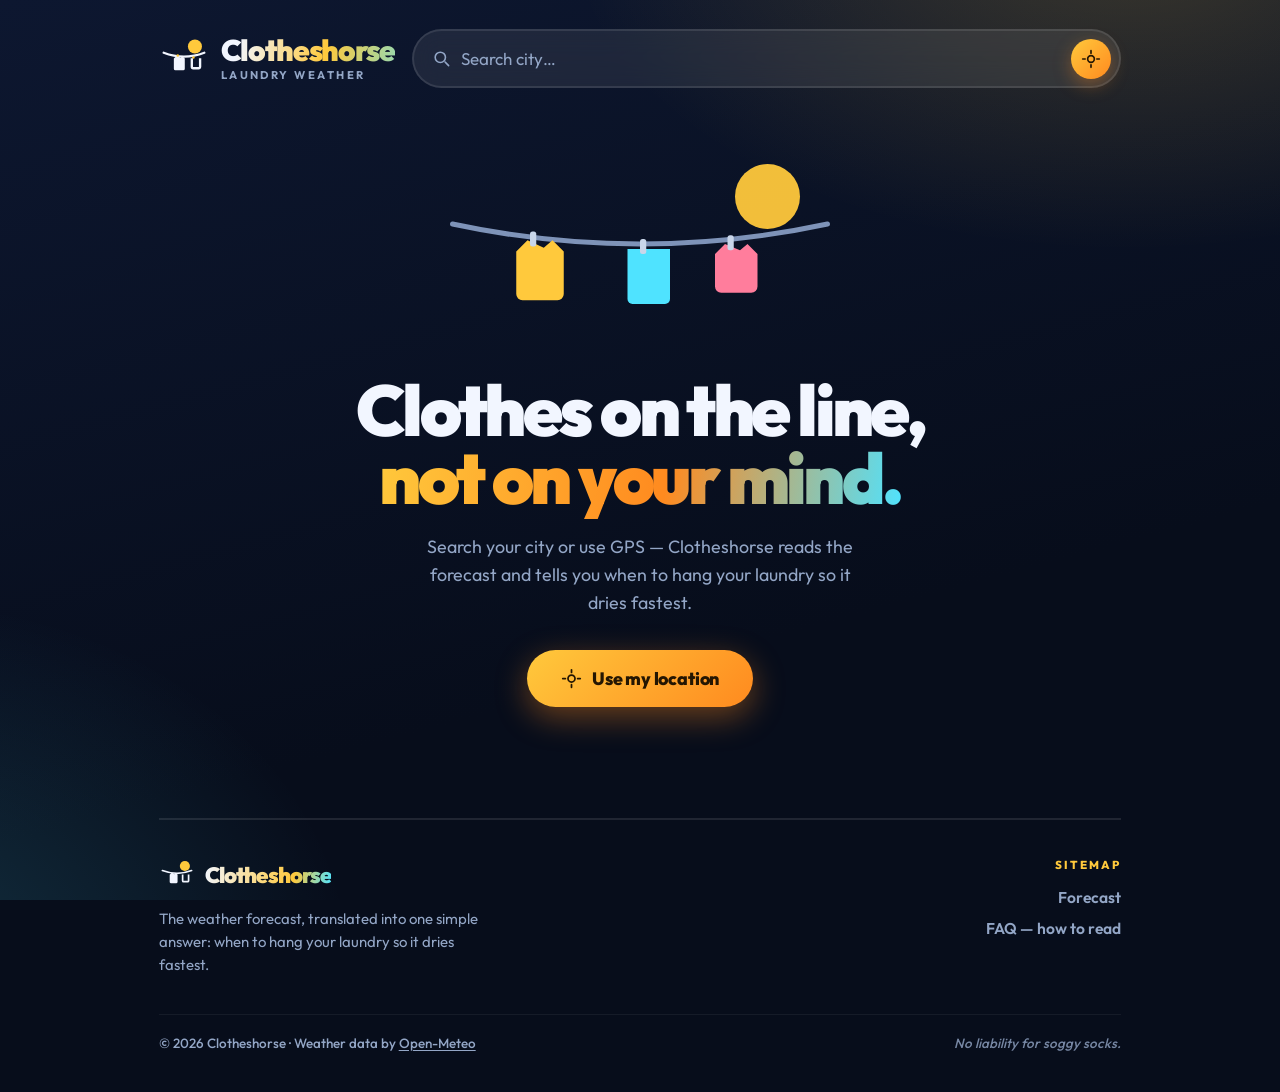
==== index.html @ ce35b0c7 "Rebuild the UI around the wind that does the drying Bolder type (Outfit 900, tighter tracking, bigge" ====
<!DOCTYPE html>
<html lang="en">
<head>
  <meta charset="UTF-8" />
  <meta name="viewport" content="width=device-width, initial-scale=1, viewport-fit=cover" />
  <title>Clotheshorse — Laundry weather</title>
  <meta name="description" content="Clotheshorse tells you the best time windows to hang your laundry outside, based on the weather." />
  <meta name="theme-color" content="#101a2e" />
  <link rel="manifest" href="manifest.webmanifest" />
  <link rel="icon" href="icons/icon.svg" type="image/svg+xml" />
  <link rel="apple-touch-icon" href="icons/apple-touch-icon.png" />
  <meta name="apple-mobile-web-app-capable" content="yes" />
  <meta name="apple-mobile-web-app-status-bar-style" content="black-translucent" />
  <link rel="preconnect" href="https://fonts.googleapis.com" />
  <link rel="preconnect" href="https://fonts.gstatic.com" crossorigin />
  <link href="https://fonts.googleapis.com/css2?family=Outfit:wght@400;500;600;700;800;900&display=swap" rel="stylesheet" />
  <link rel="stylesheet" href="styles.css" />
</head>
<body>
  <div class="wind-field" aria-hidden="true">
    <span class="gust"></span><span class="gust"></span><span class="gust"></span><span class="gust"></span>
    <span class="gust"></span><span class="gust"></span><span class="gust"></span><span class="gust"></span>
  </div>

  <div class="app" id="app">

    <header class="topbar">
      <a class="brand" href="./" aria-label="Clotheshorse home">
        <svg class="brand-logo" viewBox="0 0 64 64" aria-hidden="true">
          <circle cx="46" cy="16" r="9" fill="var(--sun)" />
          <path d="M6 24 Q32 34 58 24" fill="none" stroke="currentColor" stroke-width="3" stroke-linecap="round" />
          <path d="M22 28.5 l-3 3 v13 a2 2 0 0 0 2 2 h10 a2 2 0 0 0 2-2 v-13 l-3-3 -2.5 2 -3-2z" fill="currentColor" />
          <circle cx="24" cy="27.5" r="1.6" fill="var(--sun)" />
          <circle cx="44" cy="30" r="1.6" fill="var(--sun)" />
          <path d="M42 31 v11 a1.8 1.8 0 0 0 1.8 1.8 h7 a1.8 1.8 0 0 0 1.8-1.8 v-11" fill="none" stroke="currentColor" stroke-width="3" stroke-linejoin="round" />
        </svg>
        <span class="brand-text">
          <span class="brand-name">Clotheshorse</span>
          <span class="brand-tag" data-i18n="brandTag">laundry weather</span>
        </span>
      </a>

      <div class="search-wrap">
        <form id="search-form" class="search" role="search" autocomplete="off">
          <svg viewBox="0 0 24 24" class="search-icon" aria-hidden="true"><path d="M21 21l-4.35-4.35M17 10.5a6.5 6.5 0 11-13 0 6.5 6.5 0 0113 0z" fill="none" stroke="currentColor" stroke-width="2" stroke-linecap="round"/></svg>
          <input id="search-input" type="text" placeholder="Search city…" aria-label="Search city" data-i18n-placeholder="searchPlaceholder" data-i18n-aria-label="searchAria" />
          <button type="button" id="gps-btn" class="gps-btn" title="Use my location" aria-label="Use my location" data-i18n-title="gpsTitle" data-i18n-aria-label="gpsTitle">
            <svg viewBox="0 0 24 24" aria-hidden="true"><path d="M12 2v3m0 14v3M2 12h3m14 0h3M12 8a4 4 0 100 8 4 4 0 000-8z" fill="none" stroke="currentColor" stroke-width="2" stroke-linecap="round"/></svg>
          </button>
        </form>
        <ul id="search-results" class="search-results" hidden></ul>
      </div>
    </header>

    <main id="main">

      <!-- Empty / welcome state -->
      <section id="welcome" class="welcome">
        <div class="welcome-art" aria-hidden="true">
          <svg viewBox="0 0 320 160">
            <circle cx="262" cy="38" r="26" fill="var(--sun)" opacity="0.95"/>
            <path d="M10 60 Q160 92 310 60" fill="none" stroke="var(--line)" stroke-width="4" stroke-linecap="round"/>
            <g fill="var(--cloth-1)" class="cloth cloth-a">
              <path d="M70 73 l-9 9 v34 a5 5 0 0 0 5 5 h28 a5 5 0 0 0 5-5 v-34 l-9-9 -7 6z"/>
            </g>
            <g fill="var(--cloth-2)" class="cloth cloth-b">
              <path d="M150 80 v40 a4 4 0 0 0 4 4 h26 a4 4 0 0 0 4-4 v-40z"/>
            </g>
            <g fill="var(--cloth-3)" class="cloth cloth-c">
              <path d="M228 76 l-8 8 v26 a5 5 0 0 0 5 5 h24 a5 5 0 0 0 5-5 v-26 l-8-8 -6 5z"/>
            </g>
            <g fill="var(--peg)">
              <rect x="72" y="66" width="5" height="12" rx="2"/>
              <rect x="160" y="72" width="5" height="12" rx="2"/>
              <rect x="230" y="69" width="5" height="12" rx="2"/>
            </g>
          </svg>
        </div>
        <h1 data-i18n-html="welcomeTitle">Clothes on the line,<br /><span>not on your mind.</span></h1>
        <p data-i18n="welcomeText">Search your city or use GPS — Clotheshorse reads the forecast and tells you when to hang your laundry so it dries fastest.</p>
        <button id="welcome-gps" class="btn-primary">
          <svg viewBox="0 0 24 24" aria-hidden="true"><path d="M12 2v3m0 14v3M2 12h3m14 0h3M12 8a4 4 0 100 8 4 4 0 000-8z" fill="none" stroke="currentColor" stroke-width="2" stroke-linecap="round"/></svg>
          <span data-i18n="welcomeGps">Use my location</span>
        </button>
      </section>

      <!-- Loading state -->
      <section id="loading" class="loading" hidden>
        <div class="spinner" aria-hidden="true"></div>
        <p data-i18n="loading">Checking the sky for you…</p>
      </section>

      <!-- Error state -->
      <section id="error" class="error-box" hidden>
        <p id="error-msg"></p>
        <button id="retry-btn" class="btn-ghost" data-i18n="tryAgain">Try again</button>
      </section>

      <!-- Dashboard -->
      <section id="dashboard" hidden>

        <div class="hero card">
          <div class="hero-left">
            <h2 id="place-name" class="place">—</h2>
            <p class="date"><span id="today-date">—</span> · <span id="today-time" class="time-now">—</span></p>
            <div class="now">
              <img id="now-icon" class="now-icon" src="icons/weather/clear-day.svg" alt="" />
              <span id="now-temp" class="now-temp">—°</span>
            </div>
            <p id="now-desc" class="now-desc">—</p>
            <ul class="now-meta">
              <li><span data-i18n="humidity">Humidity</span><strong id="now-hum">—</strong></li>
              <li>
                <span data-i18n="wind">Wind</span>
                <strong id="now-wind">—</strong>
                <span class="wind-meter" id="wind-meter" aria-hidden="true"><i></i><i></i><i></i></span>
              </li>
            </ul>
          </div>
          <div class="hero-right">
            <div class="gauge" id="gauge" role="img" aria-label="Current Drying Index" data-i18n-aria-label="gaugeAria">
              <svg viewBox="0 0 120 120">
                <circle class="gauge-track" cx="60" cy="60" r="52" />
                <circle class="gauge-fill" id="gauge-fill" cx="60" cy="60" r="52" />
              </svg>
              <div class="gauge-center">
                <strong id="gauge-value">—</strong>
                <span data-i18n-html="gaugeLabel">Drying<br/>Index</span>
              </div>
            </div>
            <p id="gauge-verdict" class="gauge-verdict">—</p>
          </div>
        </div>

        <div class="best-banner card" id="best-banner" hidden>
          <svg viewBox="0 0 24 24" aria-hidden="true" class="best-icon" fill="none" stroke="currentColor" stroke-width="2" stroke-linecap="round">
            <path d="M3 8h11a3 3 0 1 0-3-3" />
            <path d="M3 16h14a3 3 0 1 1-3 3" />
            <path d="M3 12h7" />
          </svg>
          <div>
            <span class="best-label" id="best-label" data-i18n="bestWindow">Today's best window</span>
            <strong class="best-time" id="best-time">—</strong>
          </div>
        </div>

        <h3 class="section-title" data-i18n="hourByHour">Today, hour by hour</h3>
        <div class="hours-scroll" id="hours-scroll" tabindex="0" aria-label="Today's hourly forecast" data-i18n-aria-label="hourlyAria"></div>

        <div class="legend">
          <span><i class="dot dot-great"></i> <span data-i18n="legendGreat">Great for drying</span></span>
          <span><i class="dot dot-ok"></i> <span data-i18n="legendOk">Fair</span></span>
          <span><i class="dot dot-bad"></i> <span data-i18n="legendBad">Not recommended</span></span>
        </div>

        <h3 class="section-title" data-i18n="nextDays">Next days</h3>
        <div class="week card" id="week"></div>

      </section>

    </main>

    <footer class="site-footer">
      <div class="footer-grid">
        <div class="footer-brand">
          <div class="footer-brand-row">
            <svg class="footer-logo" viewBox="0 0 64 64" aria-hidden="true">
              <circle cx="46" cy="16" r="9" fill="var(--sun)" />
              <path d="M6 24 Q32 34 58 24" fill="none" stroke="currentColor" stroke-width="3" stroke-linecap="round" />
              <path d="M22 28.5 l-3 3 v13 a2 2 0 0 0 2 2 h10 a2 2 0 0 0 2-2 v-13 l-3-3 -2.5 2 -3-2z" fill="currentColor" />
              <path d="M42 31 v11 a1.8 1.8 0 0 0 1.8 1.8 h7 a1.8 1.8 0 0 0 1.8-1.8 v-11" fill="none" stroke="currentColor" stroke-width="3" stroke-linejoin="round" />
            </svg>
            <span class="footer-name">Clotheshorse</span>
          </div>
          <p data-i18n="footerBlurb">The weather forecast, translated into one simple answer: when to hang your laundry so it dries fastest.</p>
        </div>

        <nav class="footer-col" aria-label="Sitemap">
          <h4 data-i18n="sitemap">Sitemap</h4>
          <a href="./" data-i18n="footForecast">Forecast</a>
          <a href="faq.html" data-faq-link data-i18n="footFaq">FAQ — how to read</a>
        </nav>
      </div>

      <div class="footer-bottom">
        <span data-i18n-html="footCopy">© 2026 Clotheshorse · Weather data by <a href="https://open-meteo.com/" target="_blank" rel="noopener">Open-Meteo</a></span>
        <span class="footer-joke" data-i18n="footJoke">No liability for soggy socks.</span>
      </div>
    </footer>
  </div>

  <script src="i18n.js"></script>
  <script src="app.js"></script>
</body>
</html>
---- styles.css ----
/* ============ Clotheshorse — design system ============
   Bold, wind-driven, high contrast. Air moves across the page;
   type is big and confident; every number reads at a glance. */
:root {
  --bg-0: #070d1b;
  --bg-1: #0d1730;
  --bg-2: #142244;

  --card: rgba(255, 255, 255, 0.05);
  --card-strong: rgba(255, 255, 255, 0.08);
  --card-border: rgba(255, 255, 255, 0.1);

  --text: #f2f6ff;
  --text-dim: #93a6c6;

  --sun: #ffc93c;
  --sun-deep: #ff8a1f;
  --wind: #4fe3ff;
  --wind-deep: #2aa8ff;

  --great: #2ee6a0;
  --ok: #ffd23f;
  --bad: #ff5f6d;

  --line: #7e93b8;
  --cloth-1: #ffc93c;
  --cloth-2: #4fe3ff;
  --cloth-3: #ff7d9c;
  --peg: #c9d6ea;

  --radius: 22px;
  --radius-sm: 16px;
  --shadow: 0 18px 50px rgba(0, 0, 0, 0.45);

  font-size: clamp(15px, 1vw + 12px, 17px);
}

* { margin: 0; padding: 0; box-sizing: border-box; }
html, body { height: 100%; }

body {
  font-family: "Outfit", system-ui, -apple-system, sans-serif;
  color: var(--text);
  background: var(--bg-0);
  min-height: 100dvh;
  overflow-x: hidden;
  -webkit-font-smoothing: antialiased;
}

/* Static atmosphere behind everything */
body::before {
  content: "";
  position: fixed;
  inset: 0;
  z-index: -2;
  background:
    radial-gradient(900px 520px at 88% -8%, rgba(255, 201, 60, 0.2), transparent 62%),
    radial-gradient(760px 620px at -8% 108%, rgba(79, 227, 255, 0.16), transparent 60%),
    linear-gradient(165deg, var(--bg-1), var(--bg-0) 68%);
}

/* ============ Wind field ============
   Streaks of air drifting across the page — the app's whole premise,
   made visible. Purely decorative, disabled for reduced motion. */
.wind-field {
  position: fixed;
  inset: 0;
  z-index: -1;
  overflow: hidden;
  pointer-events: none;
  /* own compositing layer: the drifting streaks must never repaint the page */
  transform: translateZ(0);
  backface-visibility: hidden;
  contain: strict;
}
.gust {
  position: absolute;
  left: -30vw;
  height: 2px;
  border-radius: 999px;
  background: linear-gradient(90deg, transparent, var(--wind), transparent);
  opacity: 0;
  animation: gust linear infinite;
  will-change: transform;
}
.gust:nth-child(1) { top: 12%; width: 22vw; animation-duration: 13s; animation-delay: 0s; }
.gust:nth-child(2) { top: 26%; width: 34vw; animation-duration: 17s; animation-delay: 2.5s; opacity: 0; }
.gust:nth-child(3) { top: 41%; width: 16vw; animation-duration: 11s; animation-delay: 5s; }
.gust:nth-child(4) { top: 57%; width: 28vw; animation-duration: 19s; animation-delay: 1.2s; }
.gust:nth-child(5) { top: 68%; width: 20vw; animation-duration: 15s; animation-delay: 7s; }
.gust:nth-child(6) { top: 83%; width: 30vw; animation-duration: 21s; animation-delay: 3.8s; }
.gust:nth-child(7) { top: 5%;  width: 14vw; animation-duration: 9s;  animation-delay: 6.4s; }
.gust:nth-child(8) { top: 94%; width: 24vw; animation-duration: 16s; animation-delay: 9s; }

@keyframes gust {
  0%   { transform: translate3d(0, 0, 0); opacity: 0; }
  12%  { opacity: 0.55; }
  88%  { opacity: 0.35; }
  100% { transform: translate3d(160vw, 0, 0); opacity: 0; }
}

.app {
  max-width: 900px;
  margin: 0 auto;
  padding: max(env(safe-area-inset-top), 1rem) 1.1rem calc(env(safe-area-inset-bottom) + 2rem);
}

/* ============ Topbar ============ */
.topbar {
  display: flex;
  align-items: center;
  gap: 1rem;
  flex-wrap: wrap;
  padding: 0.7rem 0 1.6rem;
}

.brand { display: flex; align-items: center; gap: 0.7rem; text-decoration: none; color: inherit; }
.brand-logo { width: 50px; height: 50px; color: var(--text); flex-shrink: 0; }
.brand:hover .brand-logo { animation: sway 1.6s ease-in-out infinite; }
.brand-text { display: flex; flex-direction: column; line-height: 1; }
.brand-name {
  font-size: 1.75rem;
  font-weight: 900;
  letter-spacing: -0.045em;
  background: linear-gradient(100deg, var(--text) 10%, var(--sun) 60%, var(--wind) 130%);
  -webkit-background-clip: text;
  background-clip: text;
  -webkit-text-fill-color: transparent;
}
.brand-tag {
  font-size: 0.66rem;
  font-weight: 700;
  color: var(--text-dim);
  letter-spacing: 0.22em;
  text-transform: uppercase;
  margin-top: 0.3rem;
}

@keyframes sway {
  0%, 100% { transform: rotate(-4deg); }
  50%      { transform: rotate(4deg); }
}

.search-wrap { position: relative; flex: 1; min-width: 250px; }

.search {
  display: flex;
  align-items: center;
  gap: 0.6rem;
  background: var(--card-strong);
  border: 2px solid var(--card-border);
  border-radius: 999px;
  padding: 0.45rem 0.5rem 0.45rem 1.1rem;
  backdrop-filter: blur(14px);
  transition: border-color 0.2s, box-shadow 0.2s;
}
.search:focus-within {
  border-color: var(--wind);
  box-shadow: 0 0 0 5px rgba(79, 227, 255, 0.14);
}
.search-icon { width: 19px; height: 19px; color: var(--text-dim); flex-shrink: 0; }
.search input {
  flex: 1;
  min-width: 0;
  background: none;
  border: none;
  outline: none;
  color: var(--text);
  font: inherit;
  font-size: 1rem;
  font-weight: 500;
  padding: 0.35rem 0;
}
.search input::placeholder { color: var(--text-dim); font-weight: 400; }

.gps-btn {
  width: 40px; height: 40px;
  border-radius: 50%;
  border: none;
  background: linear-gradient(135deg, var(--sun), var(--sun-deep));
  color: #241602;
  display: grid; place-items: center;
  cursor: pointer;
  flex-shrink: 0;
  box-shadow: 0 6px 18px rgba(255, 138, 31, 0.35);
  transition: transform 0.18s cubic-bezier(0.34, 1.56, 0.64, 1);
}
.gps-btn:hover { transform: scale(1.12) rotate(8deg); }
.gps-btn:active { transform: scale(0.96); }
.gps-btn svg { width: 20px; height: 20px; }

.search-results {
  position: absolute;
  top: calc(100% + 0.5rem);
  left: 0; right: 0;
  list-style: none;
  background: var(--bg-2);
  border: 2px solid var(--card-border);
  border-radius: var(--radius-sm);
  overflow: hidden;
  z-index: 20;
  box-shadow: var(--shadow);
}
.search-results li button {
  width: 100%;
  text-align: left;
  background: none;
  border: none;
  color: var(--text);
  font: inherit;
  font-size: 0.96rem;
  font-weight: 600;
  padding: 0.8rem 1.1rem;
  cursor: pointer;
  transition: background 0.15s, padding-left 0.15s;
}
.search-results li button:hover { background: rgba(79, 227, 255, 0.1); padding-left: 1.4rem; }
.search-results li button small { color: var(--text-dim); font-weight: 400; margin-left: 0.4rem; }

/* ============ Welcome ============ */
.welcome { text-align: center; padding: 2rem 0.5rem 3rem; }
.welcome-art { max-width: 400px; margin: 0 auto 1.4rem; }
.welcome-art svg { width: 100%; height: auto; overflow: visible; }
.welcome-art .cloth { transform-box: fill-box; transform-origin: top center; animation: flap 3.4s ease-in-out infinite; }
.welcome-art .cloth-b { animation-duration: 4.1s; animation-delay: -0.6s; }
.welcome-art .cloth-c { animation-duration: 3.8s; animation-delay: -1.4s; }

@keyframes flap {
  0%, 100% { transform: rotate(-5deg) skewX(2deg); }
  50%      { transform: rotate(5deg) skewX(-2deg); }
}

.welcome h1 {
  font-size: clamp(2.4rem, 7.5vw, 4.2rem);
  font-weight: 900;
  letter-spacing: -0.05em;
  line-height: 0.95;
}
.welcome h1 span {
  background: linear-gradient(100deg, var(--sun), var(--sun-deep) 55%, var(--wind));
  -webkit-background-clip: text;
  background-clip: text;
  -webkit-text-fill-color: transparent;
}
.welcome p {
  color: var(--text-dim);
  font-size: 1.05rem;
  max-width: 440px;
  margin: 1.2rem auto 2rem;
  line-height: 1.55;
}

.btn-primary {
  display: inline-flex;
  align-items: center;
  gap: 0.6rem;
  background: linear-gradient(135deg, var(--sun), var(--sun-deep));
  color: #241602;
  border: none;
  border-radius: 999px;
  font: inherit;
  font-weight: 800;
  font-size: 1.05rem;
  letter-spacing: -0.01em;
  padding: 1rem 2rem;
  cursor: pointer;
  box-shadow: 0 10px 32px rgba(255, 138, 31, 0.4);
  transition: transform 0.18s cubic-bezier(0.34, 1.56, 0.64, 1), box-shadow 0.18s;
}
.btn-primary:hover { transform: translateY(-3px) scale(1.03); box-shadow: 0 16px 40px rgba(255, 138, 31, 0.5); }
.btn-primary:active { transform: translateY(0) scale(0.99); }
.btn-primary svg { width: 21px; height: 21px; }

.btn-ghost {
  background: var(--card);
  border: 2px solid var(--card-border);
  color: var(--text);
  font: inherit;
  font-weight: 700;
  border-radius: 999px;
  padding: 0.6rem 1.4rem;
  cursor: pointer;
  transition: border-color 0.2s, transform 0.2s;
}
.btn-ghost:hover { border-color: var(--wind); transform: translateX(-3px); }

/* ============ Loading / error ============ */
.loading { text-align: center; padding: 4rem 0; color: var(--text-dim); font-weight: 600; }
.spinner {
  width: 52px; height: 52px;
  margin: 0 auto 1.2rem;
  border-radius: 50%;
  border: 5px solid var(--card-border);
  border-top-color: var(--wind);
  border-right-color: var(--sun);
  animation: spin 0.85s cubic-bezier(0.6, 0.1, 0.4, 0.9) infinite;
}
@keyframes spin { to { transform: rotate(360deg); } }

.error-box { text-align: center; padding: 3rem 1rem; color: var(--text-dim); }
.error-box p { margin-bottom: 1.4rem; font-size: 1.05rem; }

/* ============ Cards ============ */
.card {
  background: var(--card);
  border: 1px solid var(--card-border);
  border-radius: var(--radius);
  backdrop-filter: blur(14px);
}

/* ============ Hero ============ */
.hero {
  position: relative;
  display: flex;
  justify-content: space-between;
  align-items: center;
  gap: 1.5rem;
  padding: 1.8rem 2rem;
  margin-bottom: 0.9rem;
  overflow: hidden;
  animation: rise 0.55s cubic-bezier(0.22, 1, 0.36, 1) both;
}
/* a breath of air sweeping through the hero card */
.hero::after {
  content: "";
  position: absolute;
  top: 0; bottom: 0;
  width: 45%;
  background: linear-gradient(100deg, transparent, rgba(255, 255, 255, 0.05), transparent);
  animation: sweep 7s ease-in-out infinite;
  pointer-events: none;
}
@keyframes sweep {
  0%   { transform: translateX(-140%) skewX(-14deg); }
  55%  { transform: translateX(320%) skewX(-14deg); }
  100% { transform: translateX(320%) skewX(-14deg); }
}

.place {
  font-size: clamp(1.7rem, 4vw, 2.2rem);
  font-weight: 900;
  letter-spacing: -0.04em;
  line-height: 1;
}
.date {
  color: var(--text-dim);
  font-size: 0.86rem;
  font-weight: 600;
  margin-top: 0.4rem;
  text-transform: capitalize;
  letter-spacing: 0.01em;
}
.time-now { color: var(--sun); font-weight: 800; font-variant-numeric: tabular-nums; }

.now { display: flex; align-items: center; gap: 0.4rem; margin-top: 1rem; }
.now-icon { width: 78px; height: 78px; filter: drop-shadow(0 6px 16px rgba(0, 0, 0, 0.4)); }
.now-temp {
  font-size: clamp(3.4rem, 9vw, 4.6rem);
  font-weight: 900;
  letter-spacing: -0.06em;
  line-height: 0.9;
}
.now-desc { color: var(--text-dim); margin-top: 0.5rem; font-weight: 600; font-size: 1rem; }

.now-meta { list-style: none; display: flex; gap: 1.6rem; margin-top: 1.1rem; }
.now-meta li { display: flex; flex-direction: column; }
.now-meta span {
  font-size: 0.66rem;
  font-weight: 800;
  color: var(--text-dim);
  text-transform: uppercase;
  letter-spacing: 0.16em;
}
.now-meta strong {
  color: var(--text);
  font-size: 1.3rem;
  font-weight: 800;
  letter-spacing: -0.02em;
  margin-top: 0.2rem;
}

/* Live anemometer: the streaks run at the speed of the actual wind */
.wind-meter {
  position: relative;
  width: 58px;
  height: 14px;
  margin-top: 0.35rem;
  overflow: hidden;
}
.wind-meter i {
  position: absolute;
  left: -60%;
  height: 2px;
  border-radius: 999px;
  background: linear-gradient(90deg, transparent, var(--wind), transparent);
  animation: gust-mini var(--gust-speed, 2.4s) linear infinite;
}
.wind-meter i:nth-child(1) { top: 2px;  width: 55%; }
.wind-meter i:nth-child(2) { top: 6px;  width: 80%; animation-delay: calc(var(--gust-speed, 2.4s) * -0.45); }
.wind-meter i:nth-child(3) { top: 10px; width: 40%; animation-delay: calc(var(--gust-speed, 2.4s) * -0.75); }

@keyframes gust-mini {
  0%   { transform: translateX(0); opacity: 0; }
  20%  { opacity: 1; }
  80%  { opacity: 1; }
  100% { transform: translateX(160px); opacity: 0; }
}

.hero-right { text-align: center; flex-shrink: 0; }
.gauge { position: relative; width: 152px; height: 152px; margin: 0 auto; }
.gauge svg { width: 100%; height: 100%; transform: rotate(-90deg); }
.gauge-track { fill: none; stroke: rgba(255, 255, 255, 0.08); stroke-width: 13; }
.gauge-fill {
  fill: none;
  stroke: var(--great);
  stroke-width: 13;
  stroke-linecap: round;
  stroke-dasharray: 326.7;
  stroke-dashoffset: 326.7;
  filter: drop-shadow(0 0 10px currentColor);
  transition: stroke-dashoffset 1.1s cubic-bezier(0.22, 1, 0.36, 1), stroke 0.4s;
}
.gauge-center {
  position: absolute;
  inset: 0;
  display: flex;
  flex-direction: column;
  align-items: center;
  justify-content: center;
  gap: 0.15rem;
}
.gauge-center strong {
  font-size: 2.6rem;
  font-weight: 900;
  letter-spacing: -0.05em;
  line-height: 1;
  font-variant-numeric: tabular-nums;
}
.gauge-center span {
  font-size: 0.56rem;
  font-weight: 800;
  color: var(--text-dim);
  text-transform: uppercase;
  letter-spacing: 0.14em;
  line-height: 1.3;
}
.gauge-verdict {
  margin-top: 0.9rem;
  font-weight: 800;
  font-size: 1rem;
  letter-spacing: -0.01em;
  max-width: 15ch;
  margin-inline: auto;
  line-height: 1.25;
}

/* ============ Best banner ============
   The single most important answer on the page, so it shouts: solid amber
   on dark ink, with air streaking through it. */
.best-banner {
  position: relative;
  display: flex;
  align-items: center;
  gap: 1.3rem;
  padding: 1.5rem 1.9rem;
  margin-bottom: 1.8rem;
  background: linear-gradient(105deg, var(--sun) 0%, var(--sun-deep) 100%);
  border: none;
  color: #241602;
  overflow: hidden;
  box-shadow: 0 14px 40px rgba(255, 138, 31, 0.28);
  animation: rise 0.55s 0.08s cubic-bezier(0.22, 1, 0.36, 1) both;
}
.best-banner::before,
.best-banner::after {
  content: "";
  position: absolute;
  left: -40%;
  height: 3px;
  width: 45%;
  border-radius: 999px;
  background: linear-gradient(90deg, transparent, rgba(36, 22, 2, 0.28), transparent);
  animation: gust 5.5s linear infinite;
}
.best-banner::before { top: 26%; }
.best-banner::after  { top: 68%; width: 30%; animation-duration: 7s; animation-delay: 1.8s; }

.best-icon {
  width: 46px; height: 46px;
  color: #241602;
  flex-shrink: 0;
  position: relative;
  animation: nudge 3.5s ease-in-out infinite;
}
@keyframes nudge {
  0%, 100% { transform: translateX(0); }
  50%      { transform: translateX(5px); }
}
.best-banner > div { position: relative; }
.best-label {
  display: block;
  font-size: 0.7rem;
  font-weight: 900;
  color: rgba(36, 22, 2, 0.65);
  text-transform: uppercase;
  letter-spacing: 0.2em;
}
.best-time {
  font-size: clamp(1.5rem, 3.8vw, 2.1rem);
  font-weight: 900;
  letter-spacing: -0.04em;
  line-height: 1.1;
  display: block;
  margin-top: 0.25rem;
  font-variant-numeric: tabular-nums;
}

/* ============ Section titles ============ */
.section-title {
  font-size: 1.35rem;
  font-weight: 900;
  letter-spacing: -0.04em;
  margin: 2rem 0 1rem;
  display: flex;
  align-items: center;
  gap: 0.75rem;
}
.section-title::before {
  content: "";
  width: 5px;
  height: 1.3em;
  border-radius: 999px;
  background: linear-gradient(180deg, var(--sun), var(--sun-deep));
  flex-shrink: 0;
}
.section-title::after {
  content: "";
  flex: 1;
  height: 2px;
  border-radius: 2px;
  background: linear-gradient(90deg, var(--card-border), transparent);
}

/* ============ Hourly ============ */
.hours-scroll {
  display: flex;
  gap: 0.7rem;
  overflow-x: auto;
  padding: 0.2rem 0 0.8rem;
  scroll-snap-type: x proximity;
  scrollbar-width: thin;
  scrollbar-color: var(--card-border) transparent;
}
.hours-scroll::-webkit-scrollbar { height: 6px; }
.hours-scroll::-webkit-scrollbar-thumb { background: var(--card-border); border-radius: 999px; }

.hour-card {
  position: relative;
  scroll-snap-align: start;
  flex: 0 0 84px;
  display: flex;
  flex-direction: column;
  align-items: center;
  gap: 0.4rem;
  padding: 0.9rem 0.4rem 0.8rem;
  background: var(--card);
  border: 1px solid var(--card-border);
  border-radius: var(--radius-sm);
  overflow: hidden;
  isolation: isolate;
  animation: rise 0.45s cubic-bezier(0.22, 1, 0.36, 1) both;
  transition: transform 0.22s cubic-bezier(0.34, 1.56, 0.64, 1), border-color 0.22s;
}
/* the card fills from the bottom in proportion to the index — the whole
   day reads as a bar chart before you read a single number */
.hour-card::after {
  content: "";
  position: absolute;
  left: 0; right: 0; bottom: 0;
  z-index: -1;
  height: calc(var(--score, 0) * 1%);
  background: linear-gradient(to top, var(--sc), transparent);
  opacity: 0.22;
  transition: height 0.6s cubic-bezier(0.22, 1, 0.36, 1);
}
.hour-card:hover { transform: translateY(-5px); border-color: var(--sc); }
.hour-card.great { --sc: var(--great); }
.hour-card.ok    { --sc: var(--ok); }
.hour-card.bad   { --sc: var(--bad); }

.hour-card.is-now {
  border-color: var(--sun);
  border-width: 2px;
  box-shadow: 0 0 0 4px rgba(255, 201, 60, 0.12);
}
.hour-card .h-time {
  font-size: 0.76rem;
  font-weight: 800;
  color: var(--text-dim);
  letter-spacing: 0.06em;
  font-variant-numeric: tabular-nums;
}
.hour-card.is-now .h-time { color: var(--sun); text-transform: uppercase; letter-spacing: 0.14em; }
.hour-card .h-icon { width: 44px; height: 44px; }
.hour-card .h-temp {
  font-weight: 800;
  font-size: 1.15rem;
  letter-spacing: -0.03em;
  font-variant-numeric: tabular-nums;
}
.hour-card .h-score {
  font-size: 0.78rem;
  font-weight: 900;
  padding: 0.24rem 0.62rem;
  border-radius: 999px;
  font-variant-numeric: tabular-nums;
  letter-spacing: -0.01em;
}
.h-score.great { background: var(--great); color: #04241a; }
.h-score.ok    { background: var(--ok);    color: #2b2205; }
.h-score.bad   { background: var(--bad);   color: #330a0e; }

.legend {
  display: flex;
  flex-wrap: wrap;
  gap: 0.5rem 1.4rem;
  font-size: 0.78rem;
  font-weight: 700;
  color: var(--text-dim);
  margin-top: 0.3rem;
}
.legend > span { display: inline-flex; align-items: center; }
.legend .dot { display: inline-block; width: 10px; height: 10px; border-radius: 50%; margin-right: 0.45rem; }
.dot-great { background: var(--great); box-shadow: 0 0 10px var(--great); }
.dot-ok    { background: var(--ok);    box-shadow: 0 0 10px var(--ok); }
.dot-bad   { background: var(--bad);   box-shadow: 0 0 10px var(--bad); }

/* ============ Week ============ */
.week { padding: 0.3rem 1.4rem; margin-bottom: 1.6rem; animation: rise 0.55s 0.14s cubic-bezier(0.22, 1, 0.36, 1) both; }

.day-row {
  display: grid;
  grid-template-columns: minmax(90px, 1fr) 46px minmax(88px, auto) minmax(180px, 1.3fr);
  align-items: center;
  gap: 1rem;
  padding: 1rem 0;
  border-bottom: 1px solid rgba(255, 255, 255, 0.06);
  transition: transform 0.2s;
}
.day-row:last-child { border-bottom: none; }
.day-row:hover { transform: translateX(5px); }

.day-name { font-weight: 800; font-size: 1.02rem; letter-spacing: -0.02em; text-transform: capitalize; }
.day-name small {
  display: block;
  color: var(--text-dim);
  font-weight: 600;
  font-size: 0.73rem;
  text-transform: uppercase;
  letter-spacing: 0.1em;
  margin-top: 0.12rem;
}
.day-icon { width: 44px; height: 44px; justify-self: center; }
.day-temps { font-size: 1.05rem; text-align: right; white-space: nowrap; font-variant-numeric: tabular-nums; }
.day-temps .t-min { color: var(--text-dim); font-weight: 600; margin-right: 0.55rem; }
.day-temps strong { font-weight: 800; letter-spacing: -0.02em; }

.day-band { display: flex; flex-direction: column; align-items: flex-end; gap: 0.45rem; }
.band-chip {
  display: inline-flex;
  align-items: center;
  font-size: 0.82rem;
  font-weight: 800;
  padding: 0.32rem 0.75rem;
  border-radius: 999px;
  white-space: nowrap;
  font-variant-numeric: tabular-nums;
  letter-spacing: -0.01em;
}
.band-chip.great { background: rgba(46, 230, 160, 0.15); color: var(--great); border: 1px solid rgba(46, 230, 160, 0.4); }
.band-chip.ok    { background: rgba(255, 210, 63, 0.14); color: var(--ok);    border: 1px solid rgba(255, 210, 63, 0.4); }
.band-chip.bad   { background: rgba(255, 95, 109, 0.12); color: var(--bad);   border: 1px solid rgba(255, 95, 109, 0.35); }

/* 24-hour track: shows *where* in the day the good window sits */
.day-track {
  position: relative;
  width: 100%;
  max-width: 220px;
  height: 7px;
  border-radius: 999px;
  background: rgba(255, 255, 255, 0.07);
  overflow: hidden;
}
.day-track i {
  position: absolute;
  top: 0; bottom: 0;
  border-radius: 999px;
  animation: slide-in 0.7s cubic-bezier(0.22, 1, 0.36, 1) both;
}
.day-track i.great { background: linear-gradient(90deg, var(--great), #7cf7c6); box-shadow: 0 0 12px rgba(46, 230, 160, 0.6); }
.day-track i.ok    { background: linear-gradient(90deg, var(--ok), #ffe583);    box-shadow: 0 0 12px rgba(255, 210, 63, 0.5); }

@keyframes slide-in {
  from { transform: scaleX(0); transform-origin: left; opacity: 0; }
  to   { transform: scaleX(1); opacity: 1; }
}

/* ============ Footer ============ */
.site-footer {
  margin-top: 3.5rem;
  border-top: 2px solid var(--card-border);
  padding-top: 2.2rem;
}
.footer-grid {
  display: flex;
  justify-content: space-between;
  align-items: flex-start;
  gap: 2rem;
}
.footer-brand-row { display: flex; align-items: center; gap: 0.6rem; }
.footer-logo { width: 36px; height: 36px; color: var(--text); flex-shrink: 0; }
.footer-name {
  font-size: 1.3rem;
  font-weight: 900;
  letter-spacing: -0.04em;
  background: linear-gradient(100deg, var(--text), var(--sun) 70%, var(--wind));
  -webkit-background-clip: text;
  background-clip: text;
  -webkit-text-fill-color: transparent;
}
.footer-brand p {
  color: var(--text-dim);
  font-size: 0.88rem;
  line-height: 1.55;
  margin-top: 0.8rem;
  max-width: 32ch;
}

.footer-col {
  display: flex;
  flex-direction: column;
  gap: 0.6rem;
  align-items: flex-end;
  text-align: right;
}
.footer-col h4 {
  font-size: 0.68rem;
  font-weight: 800;
  color: var(--sun);
  text-transform: uppercase;
  letter-spacing: 0.18em;
  margin-bottom: 0.3rem;
}
.footer-col a {
  color: var(--text-dim);
  text-decoration: none;
  font-size: 0.92rem;
  font-weight: 600;
  width: fit-content;
  transition: color 0.15s, transform 0.15s;
}
.footer-col a:hover { color: var(--text); transform: translateX(-4px); }

.footer-bottom {
  display: flex;
  justify-content: space-between;
  align-items: center;
  gap: 1rem;
  flex-wrap: wrap;
  margin-top: 2.2rem;
  padding: 1.2rem 0 0.4rem;
  border-top: 1px solid rgba(255, 255, 255, 0.06);
  color: var(--text-dim);
  font-size: 0.79rem;
  font-weight: 500;
}
.footer-bottom a { color: var(--text-dim); text-decoration: underline; text-underline-offset: 2px; }
.footer-bottom a:hover { color: var(--text); }
.footer-joke { opacity: 0.8; font-style: italic; }

/* ============ FAQ page ============ */
.back-btn { margin-left: auto; text-decoration: none; font-size: 0.9rem; }

.faq { max-width: 700px; margin: 0 auto; padding-bottom: 2rem; }
.faq-title {
  font-size: clamp(2rem, 6vw, 3rem);
  font-weight: 900;
  letter-spacing: -0.05em;
  line-height: 1;
  margin-top: 1rem;
}
.faq-title span {
  background: linear-gradient(100deg, var(--sun), var(--sun-deep) 55%, var(--wind));
  -webkit-background-clip: text;
  background-clip: text;
  -webkit-text-fill-color: transparent;
}
.faq-intro { color: var(--text-dim); font-size: 1.02rem; margin: 0.9rem 0 2rem; line-height: 1.55; }
.faq-section {
  font-size: 0.72rem;
  font-weight: 800;
  color: var(--sun);
  text-transform: uppercase;
  letter-spacing: 0.2em;
  margin: 2.2rem 0 0.9rem;
}
.faq-item {
  background: var(--card);
  border: 1px solid var(--card-border);
  border-radius: var(--radius-sm);
  margin-bottom: 0.75rem;
  overflow: hidden;
  transition: border-color 0.2s;
}
.faq-item:hover { border-color: rgba(79, 227, 255, 0.35); }
.faq-item summary {
  cursor: pointer;
  padding: 1.1rem 1.3rem;
  font-weight: 800;
  font-size: 1.02rem;
  letter-spacing: -0.02em;
  list-style: none;
  position: relative;
  padding-right: 3rem;
}
.faq-item summary::-webkit-details-marker { display: none; }
.faq-item summary::after {
  content: "+";
  position: absolute;
  right: 1.2rem;
  top: 50%;
  transform: translateY(-50%);
  color: var(--sun);
  font-weight: 900;
  font-size: 1.4rem;
  line-height: 1;
  transition: transform 0.25s;
}
.faq-item[open] summary::after { content: "−"; transform: translateY(-50%) rotate(180deg); }
.faq-item[open] summary { border-bottom: 1px solid rgba(255, 255, 255, 0.07); }
.faq-item p, .faq-item ul {
  padding: 1rem 1.3rem 0;
  color: var(--text-dim);
  line-height: 1.65;
  font-size: 0.95rem;
}
.faq-item ul { padding-left: 2.6rem; }
.faq-item li { margin-bottom: 0.4rem; }
.faq-item > *:last-child { padding-bottom: 1.2rem; }
.faq-item strong { color: var(--text); }
.faq-item a { color: var(--sun); }
.c-great { color: var(--great) !important; }
.c-ok { color: var(--ok) !important; }
.c-bad { color: var(--bad) !important; }

.faq-outro { color: var(--text-dim); font-size: 0.96rem; margin-top: 1.8rem; line-height: 1.55; }
.faq-outro strong { color: var(--text); }

@keyframes rise {
  from { opacity: 0; transform: translateY(16px); }
  to   { opacity: 1; transform: none; }
}

/* ============ Responsive ============ */
@media (max-width: 680px) {
  .topbar { gap: 0.8rem; padding-bottom: 1.2rem; }
  .brand-text { display: none; }
  .hero { flex-direction: column; text-align: center; padding: 1.6rem 1.2rem; }
  .hero-left { display: flex; flex-direction: column; align-items: center; }
  .now-meta { justify-content: center; }
  .best-banner { padding: 1.1rem 1.2rem; gap: 0.9rem; }

  .day-row {
    grid-template-columns: minmax(70px, 1fr) 40px auto;
    grid-template-rows: auto auto;
    gap: 0.6rem 0.8rem;
    padding: 1.1rem 0;
  }
  .day-band { grid-column: 1 / -1; align-items: stretch; }
  .day-track { max-width: none; }
  .band-chip { align-self: flex-start; }
  .day-row:hover { transform: none; }

  .footer-grid { flex-direction: column; gap: 1.8rem; }
  .footer-col { align-items: flex-start; text-align: left; }
  .footer-col a:hover { transform: translateX(4px); }
  .footer-bottom { justify-content: center; text-align: center; }
}

@media (min-width: 1200px) {
  .app { max-width: 1000px; }
}

@media (prefers-reduced-motion: reduce) {
  *, *::before, *::after { animation: none !important; transition: none !important; }
  .wind-field { display: none; }
}
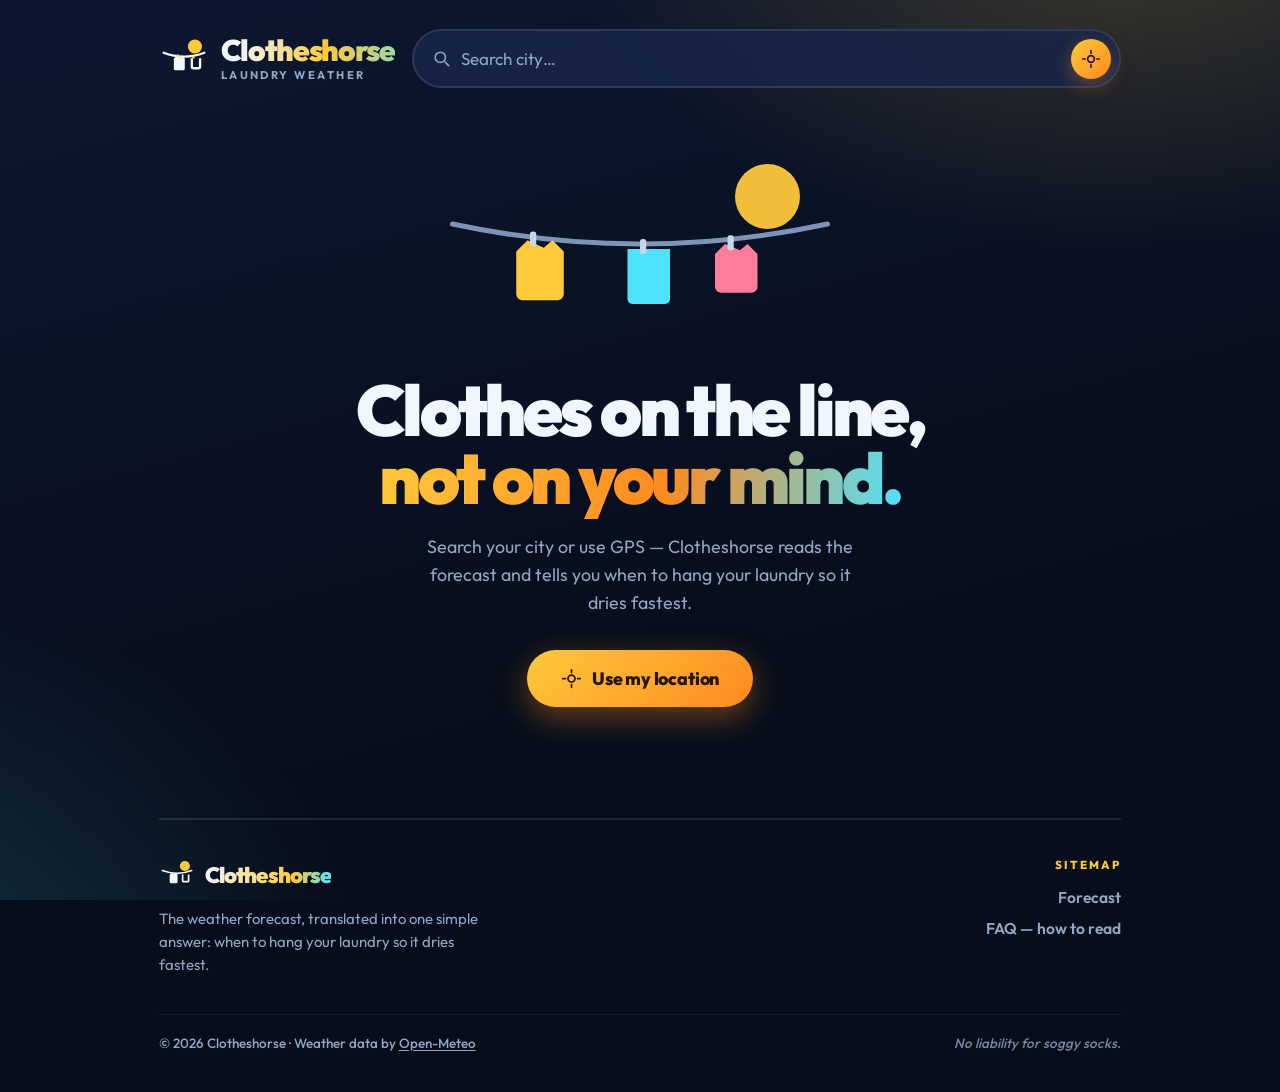
==== commit 6f720cc5: "Reshape the wind into tapered wisps and drop the gauge halo The wind was straight hard-edged bars th" ====
--- a/index.html
+++ b/index.html
@@ -18,8 +18,36 @@
 </head>
 <body>
   <div class="wind-field" aria-hidden="true">
-    <span class="gust"></span><span class="gust"></span><span class="gust"></span><span class="gust"></span>
-    <span class="gust"></span><span class="gust"></span><span class="gust"></span><span class="gust"></span>
+    <svg viewBox="0 0 1200 800" preserveAspectRatio="xMidYMid slice">
+      <defs>
+        <path id="ch-wisp" d="M2 15C90 3 210 1 322 7C214 13 92 21 2 15Z" />
+        <path id="ch-curl" d="M2 12C70 2 150 4 214 12C158 8 84 9 2 12Z" />
+        <linearGradient id="ch-air" x1="0" y1="0" x2="1" y2="0">
+          <stop offset="0" stop-color="#4fe3ff" stop-opacity="0" />
+          <stop offset="0.45" stop-color="#9df0ff" stop-opacity="0.95" />
+          <stop offset="1" stop-color="#4fe3ff" stop-opacity="0" />
+        </linearGradient>
+        <radialGradient id="ch-puff">
+          <stop offset="0" stop-color="#8ecfff" stop-opacity="0.6" />
+          <stop offset="1" stop-color="#8ecfff" stop-opacity="0" />
+        </radialGradient>
+      </defs>
+
+      <ellipse class="puff" rx="190" ry="56" fill="url(#ch-puff)" style="--y:130px;--d:52s;--delay:-6s" />
+      <ellipse class="puff" rx="240" ry="70" fill="url(#ch-puff)" style="--y:400px;--d:64s;--delay:-34s" />
+      <ellipse class="puff" rx="160" ry="48" fill="url(#ch-puff)" style="--y:610px;--d:58s;--delay:-20s" />
+      <ellipse class="puff" rx="210" ry="60" fill="url(#ch-puff)" style="--y:760px;--d:70s;--delay:-52s" />
+
+      <use class="wisp" href="#ch-wisp" fill="url(#ch-air)" style="--y:60px;--s:1.35;--d:15s;--delay:-3s;--o:.75" />
+      <use class="wisp" href="#ch-curl" fill="url(#ch-air)" style="--y:150px;--s:0.9;--d:11s;--delay:-7s;--o:.6" />
+      <use class="wisp" href="#ch-wisp" fill="url(#ch-air)" style="--y:245px;--s:0.7;--d:9s;--delay:-2s;--o:.5" />
+      <use class="wisp" href="#ch-curl" fill="url(#ch-air)" style="--y:330px;--s:1.5;--d:17s;--delay:-12s;--o:.7" />
+      <use class="wisp" href="#ch-wisp" fill="url(#ch-air)" style="--y:425px;--s:1;--d:12s;--delay:-5s;--o:.62" />
+      <use class="wisp" href="#ch-curl" fill="url(#ch-air)" style="--y:510px;--s:0.75;--d:10s;--delay:-9s;--o:.5" />
+      <use class="wisp" href="#ch-wisp" fill="url(#ch-air)" style="--y:600px;--s:1.25;--d:16s;--delay:-1s;--o:.68" />
+      <use class="wisp" href="#ch-curl" fill="url(#ch-air)" style="--y:690px;--s:0.95;--d:13s;--delay:-8s;--o:.55" />
+      <use class="wisp" href="#ch-wisp" fill="url(#ch-air)" style="--y:775px;--s:1.15;--d:14s;--delay:-11s;--o:.6" />
+    </svg>
   </div>
 
   <div class="app" id="app">
--- a/styles.css
+++ b/styles.css
@@ -6,8 +6,9 @@
   --bg-1: #0d1730;
   --bg-2: #142244;
 
-  --card: rgba(255, 255, 255, 0.05);
-  --card-strong: rgba(255, 255, 255, 0.08);
+  /* opaque enough that the wind field stays strictly behind the content */
+  --card: rgba(19, 31, 62, 0.82);
+  --card-strong: rgba(24, 38, 74, 0.86);
   --card-border: rgba(255, 255, 255, 0.1);
 
   --text: #f2f6ff;
@@ -60,46 +61,55 @@
 }
 
 /* ============ Wind field ============
-   Streaks of air drifting across the page — the app's whole premise,
-   made visible. Purely decorative, disabled for reduced motion. */
+   Tapered wisps of air and soft cloud puffs drifting on undulating paths.
+   Blurred and sunk behind the content: atmosphere only, never a line
+   crossing a word. Disabled entirely for reduced motion. */
 .wind-field {
   position: fixed;
   inset: 0;
   z-index: -1;
   overflow: hidden;
   pointer-events: none;
-  /* own compositing layer: the drifting streaks must never repaint the page */
+  /* own compositing layer: the drift must never repaint the page */
   transform: translateZ(0);
   backface-visibility: hidden;
   contain: strict;
-}
-.gust {
-  position: absolute;
-  left: -30vw;
-  height: 2px;
-  border-radius: 999px;
-  background: linear-gradient(90deg, transparent, var(--wind), transparent);
+  filter: blur(4px);
+}
+.wind-field svg { display: block; width: 100%; height: 100%; }
+
+.wisp, .puff {
   opacity: 0;
-  animation: gust linear infinite;
   will-change: transform;
-}
-.gust:nth-child(1) { top: 12%; width: 22vw; animation-duration: 13s; animation-delay: 0s; }
-.gust:nth-child(2) { top: 26%; width: 34vw; animation-duration: 17s; animation-delay: 2.5s; opacity: 0; }
-.gust:nth-child(3) { top: 41%; width: 16vw; animation-duration: 11s; animation-delay: 5s; }
-.gust:nth-child(4) { top: 57%; width: 28vw; animation-duration: 19s; animation-delay: 1.2s; }
-.gust:nth-child(5) { top: 68%; width: 20vw; animation-duration: 15s; animation-delay: 7s; }
-.gust:nth-child(6) { top: 83%; width: 30vw; animation-duration: 21s; animation-delay: 3.8s; }
-.gust:nth-child(7) { top: 5%;  width: 14vw; animation-duration: 9s;  animation-delay: 6.4s; }
-.gust:nth-child(8) { top: 94%; width: 24vw; animation-duration: 16s; animation-delay: 9s; }
-
-@keyframes gust {
-  0%   { transform: translate3d(0, 0, 0); opacity: 0; }
-  12%  { opacity: 0.55; }
-  88%  { opacity: 0.35; }
-  100% { transform: translate3d(160vw, 0, 0); opacity: 0; }
+  animation-timing-function: linear;
+  animation-iteration-count: infinite;
+  animation-delay: var(--delay, 0s);
+  animation-duration: var(--d, 20s);
+}
+.wisp { animation-name: drift; }
+.puff { animation-name: float; }
+
+/* wisps ride a wave as they cross — air is never a straight line */
+@keyframes drift {
+  0%   { transform: translate(-360px, var(--y)) scale(var(--s, 1)) rotate(-3deg); opacity: 0; }
+  12%  { opacity: var(--o, 0.5); }
+  35%  { transform: translate(180px, calc(var(--y) - 26px)) scale(var(--s, 1)) rotate(2deg); }
+  65%  { transform: translate(760px, calc(var(--y) + 20px)) scale(var(--s, 1)) rotate(-2deg); }
+  86%  { opacity: var(--o, 0.5); }
+  100% { transform: translate(1440px, var(--y)) scale(var(--s, 1)) rotate(3deg); opacity: 0; }
+}
+
+@keyframes float {
+  0%   { transform: translate(-260px, var(--y)); opacity: 0; }
+  15%  { opacity: 0.55; }
+  50%  { transform: translate(600px, calc(var(--y) - 40px)); }
+  85%  { opacity: 0.55; }
+  100% { transform: translate(1460px, var(--y)); opacity: 0; }
 }
 
 .app {
+  position: relative;
+  z-index: 1;
   max-width: 900px;
   margin: 0 auto;
   padding: max(env(safe-area-inset-top), 1rem) 1.1rem calc(env(safe-area-inset-bottom) + 2rem);
@@ -417,7 +427,6 @@
   stroke-linecap: round;
   stroke-dasharray: 326.7;
   stroke-dashoffset: 326.7;
-  filter: drop-shadow(0 0 10px currentColor);
   transition: stroke-dashoffset 1.1s cubic-bezier(0.22, 1, 0.36, 1), stroke 0.4s;
 }
 .gauge-center {
@@ -573,11 +582,12 @@
 }
 /* the card fills from the bottom in proportion to the index — the whole
    day reads as a bar chart before you read a single number */
+.hour-card > * { position: relative; z-index: 1; }
 .hour-card::after {
   content: "";
   position: absolute;
   left: 0; right: 0; bottom: 0;
-  z-index: -1;
+  z-index: 0;
   height: calc(var(--score, 0) * 1%);
   background: linear-gradient(to top, var(--sc), transparent);
   opacity: 0.22;
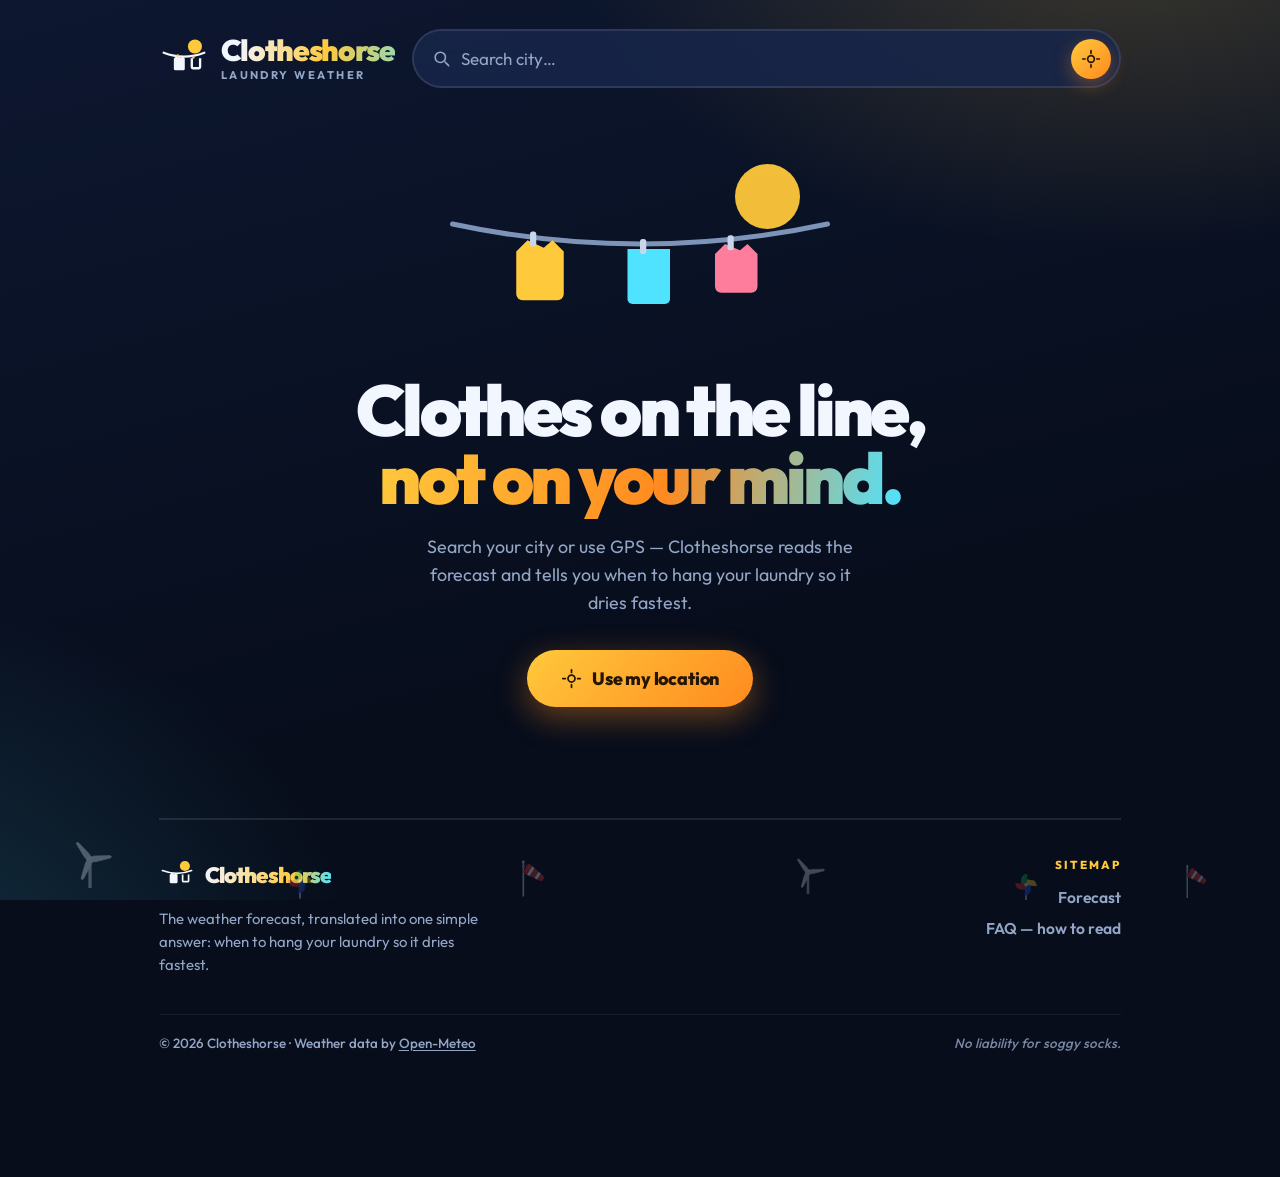
==== commit 0445a65d: "Add mist to the drift and a row of wind hardware at the bottom Mist joins the clouds and gusts as a " ====
--- a/index.html
+++ b/index.html
@@ -19,35 +19,86 @@
 <body>
   <div class="wind-field" aria-hidden="true">
     <svg viewBox="0 0 1200 800" preserveAspectRatio="xMidYMid slice">
-      <defs>
-        <path id="ch-wisp" d="M2 15C90 3 210 1 322 7C214 13 92 21 2 15Z" />
-        <path id="ch-curl" d="M2 12C70 2 150 4 214 12C158 8 84 9 2 12Z" />
-        <linearGradient id="ch-air" x1="0" y1="0" x2="1" y2="0">
-          <stop offset="0" stop-color="#4fe3ff" stop-opacity="0" />
-          <stop offset="0.45" stop-color="#9df0ff" stop-opacity="0.95" />
-          <stop offset="1" stop-color="#4fe3ff" stop-opacity="0" />
-        </linearGradient>
-        <radialGradient id="ch-puff">
-          <stop offset="0" stop-color="#8ecfff" stop-opacity="0.6" />
-          <stop offset="1" stop-color="#8ecfff" stop-opacity="0" />
-        </radialGradient>
-      </defs>
-
-      <ellipse class="puff" rx="190" ry="56" fill="url(#ch-puff)" style="--y:130px;--d:52s;--delay:-6s" />
-      <ellipse class="puff" rx="240" ry="70" fill="url(#ch-puff)" style="--y:400px;--d:64s;--delay:-34s" />
-      <ellipse class="puff" rx="160" ry="48" fill="url(#ch-puff)" style="--y:610px;--d:58s;--delay:-20s" />
-      <ellipse class="puff" rx="210" ry="60" fill="url(#ch-puff)" style="--y:760px;--d:70s;--delay:-52s" />
-
-      <use class="wisp" href="#ch-wisp" fill="url(#ch-air)" style="--y:60px;--s:1.35;--d:15s;--delay:-3s;--o:.75" />
-      <use class="wisp" href="#ch-curl" fill="url(#ch-air)" style="--y:150px;--s:0.9;--d:11s;--delay:-7s;--o:.6" />
-      <use class="wisp" href="#ch-wisp" fill="url(#ch-air)" style="--y:245px;--s:0.7;--d:9s;--delay:-2s;--o:.5" />
-      <use class="wisp" href="#ch-curl" fill="url(#ch-air)" style="--y:330px;--s:1.5;--d:17s;--delay:-12s;--o:.7" />
-      <use class="wisp" href="#ch-wisp" fill="url(#ch-air)" style="--y:425px;--s:1;--d:12s;--delay:-5s;--o:.62" />
-      <use class="wisp" href="#ch-curl" fill="url(#ch-air)" style="--y:510px;--s:0.75;--d:10s;--delay:-9s;--o:.5" />
-      <use class="wisp" href="#ch-wisp" fill="url(#ch-air)" style="--y:600px;--s:1.25;--d:16s;--delay:-1s;--o:.68" />
-      <use class="wisp" href="#ch-curl" fill="url(#ch-air)" style="--y:690px;--s:0.95;--d:13s;--delay:-8s;--o:.55" />
-      <use class="wisp" href="#ch-wisp" fill="url(#ch-air)" style="--y:775px;--s:1.15;--d:14s;--delay:-11s;--o:.6" />
+      <!-- Clouds keep the silhouette of the app's own Meteocons cloud and
+           breathe slowly; gusts are curling speed lines whose dash pattern
+           runs along the stroke, the way the Meteocons wind icon moves. -->
+      <g class="cloud" style="--y:60px;--s:5;--d:120s;--delay:-12s;--o:.17">
+        <g class="cloud-body" style="--breathe:11s">
+          <path d="M46.5 31.5h-.32a10.49 10.49 0 00-19.11-8 7 7 0 00-10.57 6 7.21 7.21 0 00.1 1.14A7.5 7.5 0 0018 45.5a4.19 4.19 0 00.5 0v0h28a7 7 0 000-14z" />
+        </g>
+      </g>
+      <g class="cloud" style="--y:300px;--s:7;--d:165s;--delay:-70s;--o:.19">
+        <g class="cloud-body" style="--breathe:14s;--breathe-delay:-4s">
+          <path d="M46.5 31.5h-.32a10.49 10.49 0 00-19.11-8 7 7 0 00-10.57 6 7.21 7.21 0 00.1 1.14A7.5 7.5 0 0018 45.5a4.19 4.19 0 00.5 0v0h28a7 7 0 000-14z" />
+        </g>
+      </g>
+      <g class="cloud" style="--y:540px;--s:4;--d:135s;--delay:-45s;--o:.13">
+        <g class="cloud-body" style="--breathe:9s;--breathe-delay:-6s">
+          <path d="M46.5 31.5h-.32a10.49 10.49 0 00-19.11-8 7 7 0 00-10.57 6 7.21 7.21 0 00.1 1.14A7.5 7.5 0 0018 45.5a4.19 4.19 0 00.5 0v0h28a7 7 0 000-14z" />
+        </g>
+      </g>
+      <g class="cloud" style="--y:690px;--s:6;--d:150s;--delay:-100s;--o:.15">
+        <g class="cloud-body" style="--breathe:13s;--breathe-delay:-2s">
+          <path d="M46.5 31.5h-.32a10.49 10.49 0 00-19.11-8 7 7 0 00-10.57 6 7.21 7.21 0 00.1 1.14A7.5 7.5 0 0018 45.5a4.19 4.19 0 00.5 0v0h28a7 7 0 000-14z" />
+        </g>
+      </g>
+
+      <g class="mist" style="--y:170px;--s:1.5;--d:70s;--delay:-8s;--o:.3">
+        <g class="mist-body">
+          <path style="--haze:7s" d="M6 8H86" />
+          <path style="--haze:9s;--haze-delay:-2.5s" d="M20 26H104" />
+          <path style="--haze:8s;--haze-delay:-5s" d="M10 44H72" />
+        </g>
+      </g>
+      <g class="mist" style="--y:480px;--s:2.2;--d:92s;--delay:-44s;--o:.24">
+        <g class="mist-body">
+          <path style="--haze:8.5s;--haze-delay:-1s" d="M6 8H86" />
+          <path style="--haze:6.5s;--haze-delay:-3.5s" d="M20 26H104" />
+          <path style="--haze:9.5s;--haze-delay:-6s" d="M10 44H72" />
+        </g>
+      </g>
+      <g class="mist" style="--y:660px;--s:1.1;--d:60s;--delay:-26s;--o:.28">
+        <g class="mist-body">
+          <path style="--haze:7.5s" d="M6 8H86" />
+          <path style="--haze:9s;--haze-delay:-4s" d="M20 26H104" />
+          <path style="--haze:6.8s;--haze-delay:-2s" d="M10 44H72" />
+        </g>
+      </g>
+
+      <g class="gust" style="--y:30px;--s:1.5;--d:44s;--delay:-6s;--o:.42">
+        <path style="--flow:3.4s" d="M138 18a13 13 0 1 1 9 22C112 42 58 46 10 34" />
+        <path class="steel" style="--flow:4.2s;--flow-delay:-1.6s" d="M8 62C52 54 104 52 146 58" />
+        <path style="--flow:3.8s;--flow-delay:-2.4s" d="M96 92a8 8 0 1 0 6-14C82 76 62 80 46 86" />
+      </g>
+      <g class="gust" style="--y:225px;--s:1;--d:34s;--delay:-20s;--o:.34">
+        <path class="steel" style="--flow:3s" d="M138 18a13 13 0 1 1 9 22C112 42 58 46 10 34" />
+        <path style="--flow:3.9s;--flow-delay:-1.1s" d="M8 62C52 54 104 52 146 58" />
+        <path class="steel" style="--flow:3.3s;--flow-delay:-2s" d="M96 92a8 8 0 1 0 6-14C82 76 62 80 46 86" />
+      </g>
+      <g class="gust" style="--y:420px;--s:1.9;--d:52s;--delay:-33s;--o:.38">
+        <path style="--flow:4.6s" d="M138 18a13 13 0 1 1 9 22C112 42 58 46 10 34" />
+        <path class="steel" style="--flow:3.6s;--flow-delay:-2.2s" d="M8 62C52 54 104 52 146 58" />
+        <path style="--flow:4.1s;--flow-delay:-0.8s" d="M96 92a8 8 0 1 0 6-14C82 76 62 80 46 86" />
+      </g>
+      <g class="gust" style="--y:610px;--s:1.2;--d:38s;--delay:-14s;--o:.36">
+        <path class="steel" style="--flow:3.2s" d="M138 18a13 13 0 1 1 9 22C112 42 58 46 10 34" />
+        <path style="--flow:4.4s;--flow-delay:-1.9s" d="M8 62C52 54 104 52 146 58" />
+        <path class="steel" style="--flow:3.7s;--flow-delay:-3s" d="M96 92a8 8 0 1 0 6-14C82 76 62 80 46 86" />
+      </g>
+      <g class="gust" style="--y:750px;--s:1.6;--d:48s;--delay:-40s;--o:.3">
+        <path style="--flow:4s" d="M138 18a13 13 0 1 1 9 22C112 42 58 46 10 34" />
+        <path class="steel" style="--flow:3.1s;--flow-delay:-1.4s" d="M8 62C52 54 104 52 146 58" />
+      </g>
     </svg>
+  </div>
+
+  <div class="wind-ground" aria-hidden="true">
+    <img class="ground-icon" src="icons/weather/windmill.svg" alt="" style="--x:3%;--w:104px;--o:.3" />
+    <img class="ground-icon" src="icons/weather/wind-spinner.svg" alt="" style="--x:21%;--w:62px;--o:.28" />
+    <img class="ground-icon" src="icons/weather/windsock-moderate.svg" alt="" style="--x:39%;--w:70px;--o:.3" />
+    <img class="ground-icon" src="icons/weather/windmill.svg" alt="" style="--x:60%;--w:80px;--o:.26" />
+    <img class="ground-icon" src="icons/weather/wind-spinner.svg" alt="" style="--x:78%;--w:56px;--o:.28" />
+    <img class="ground-icon" src="icons/weather/windsock-moderate.svg" alt="" style="--x:91%;--w:64px;--o:.28" />
   </div>
 
   <div class="app" id="app">
@@ -161,14 +212,14 @@
         </div>
 
         <div class="best-banner card" id="best-banner" hidden>
-          <svg viewBox="0 0 24 24" aria-hidden="true" class="best-icon" fill="none" stroke="currentColor" stroke-width="2" stroke-linecap="round">
-            <path d="M3 8h11a3 3 0 1 0-3-3" />
-            <path d="M3 16h14a3 3 0 1 1-3 3" />
-            <path d="M3 12h7" />
-          </svg>
-          <div>
+          <img class="best-icon" id="best-icon" src="icons/weather/clear-day.svg" alt="" />
+          <div class="best-copy">
             <span class="best-label" id="best-label" data-i18n="bestWindow">Today's best window</span>
             <strong class="best-time" id="best-time">—</strong>
+          </div>
+          <div class="best-score" id="best-score">
+            <strong id="best-score-value">—</strong>
+            <span data-i18n="index">index</span>
           </div>
         </div>
 
--- a/styles.css
+++ b/styles.css
@@ -61,9 +61,10 @@
 }
 
 /* ============ Wind field ============
-   Tapered wisps of air and soft cloud puffs drifting on undulating paths.
-   Blurred and sunk behind the content: atmosphere only, never a line
-   crossing a word. Disabled entirely for reduced motion. */
+   Curling gusts and breathing clouds drifting behind the content:
+   atmosphere only, never over a word. Disabled for reduced motion.
+   --sf shrinks the shapes on narrow screens, where the viewBox is
+   cropped hard by `slice` and everything would otherwise be huge. */
 .wind-field {
   position: fixed;
   inset: 0;
@@ -74,37 +75,103 @@
   transform: translateZ(0);
   backface-visibility: hidden;
   contain: strict;
-  filter: blur(4px);
+  filter: blur(0.9px);
 }
 .wind-field svg { display: block; width: 100%; height: 100%; }
 
-.wisp, .puff {
+.gust, .cloud, .mist {
   opacity: 0;
   will-change: transform;
   animation-timing-function: linear;
   animation-iteration-count: infinite;
   animation-delay: var(--delay, 0s);
-  animation-duration: var(--d, 20s);
-}
-.wisp { animation-name: drift; }
-.puff { animation-name: float; }
-
-/* wisps ride a wave as they cross — air is never a straight line */
+  animation-duration: var(--d, 40s);
+}
+.gust { animation-name: drift; }
+.cloud, .mist { animation-name: float; }
+
+/* gusts: chunky rounded speed lines whose dash pattern runs along the
+   stroke, so each one whips forward as the whole gust crosses the page */
+.gust path {
+  fill: none;
+  stroke: #e8f6ff;
+  stroke-width: 6;
+  stroke-linecap: round;
+  stroke-dasharray: 96 40;
+  animation: flow var(--flow, 3.5s) linear var(--flow-delay, 0s) infinite;
+}
+.gust path.steel { stroke: #bcdcef; }
+
+@keyframes flow {
+  from { stroke-dashoffset: 136; }
+  to   { stroke-dashoffset: 0; }
+}
+
+/* gusts ride a wave as they cross — air is never a straight line */
 @keyframes drift {
-  0%   { transform: translate(-360px, var(--y)) scale(var(--s, 1)) rotate(-3deg); opacity: 0; }
-  12%  { opacity: var(--o, 0.5); }
-  35%  { transform: translate(180px, calc(var(--y) - 26px)) scale(var(--s, 1)) rotate(2deg); }
-  65%  { transform: translate(760px, calc(var(--y) + 20px)) scale(var(--s, 1)) rotate(-2deg); }
-  86%  { opacity: var(--o, 0.5); }
-  100% { transform: translate(1440px, var(--y)) scale(var(--s, 1)) rotate(3deg); opacity: 0; }
+  0%   { transform: translate(-420px, var(--y)) scale(calc(var(--s, 1) * var(--sf, 1))) rotate(-3deg); opacity: 0; }
+  12%  { opacity: var(--o, 0.4); }
+  35%  { transform: translate(180px, calc(var(--y) - 30px)) scale(calc(var(--s, 1) * var(--sf, 1))) rotate(2deg); }
+  65%  { transform: translate(760px, calc(var(--y) + 24px)) scale(calc(var(--s, 1) * var(--sf, 1))) rotate(-2deg); }
+  86%  { opacity: var(--o, 0.4); }
+  100% { transform: translate(1520px, var(--y)) scale(calc(var(--s, 1) * var(--sf, 1))) rotate(3deg); opacity: 0; }
+}
+
+/* mist: stacked bars of haze that slide over one another as they drift */
+.mist path {
+  fill: none;
+  stroke: #f2f9ff;
+  stroke-width: 8;
+  stroke-linecap: round;
+  animation: haze var(--haze, 8s) ease-in-out var(--haze-delay, 0s) infinite;
+}
+@keyframes haze {
+  0%, 100% { transform: translateX(0); opacity: 0.6; }
+  50%      { transform: translateX(16px); opacity: 1; }
+}
+
+/* clouds: slower, heavier, and they breathe instead of whipping */
+.cloud path { fill: #f6faff; }
+.cloud-body {
+  transform-origin: 32px 34px;
+  animation: breathe var(--breathe, 11s) ease-in-out var(--breathe-delay, 0s) infinite;
+}
+@keyframes breathe {
+  0%, 100% { transform: translateY(0) scale(1); }
+  50%      { transform: translateY(-1.5px) scale(1.05); }
 }
 
 @keyframes float {
-  0%   { transform: translate(-260px, var(--y)); opacity: 0; }
-  15%  { opacity: 0.55; }
-  50%  { transform: translate(600px, calc(var(--y) - 40px)); }
-  85%  { opacity: 0.55; }
-  100% { transform: translate(1460px, var(--y)); opacity: 0; }
+  0%   { transform: translate(-520px, var(--y)) scale(calc(var(--s, 1) * var(--sf, 1))); opacity: 0; }
+  15%  { opacity: var(--o, 0.15); }
+  50%  { transform: translate(500px, calc(var(--y) - 26px)) scale(calc(var(--s, 1) * var(--sf, 1))); }
+  85%  { opacity: var(--o, 0.15); }
+  100% { transform: translate(1560px, var(--y)) scale(calc(var(--s, 1) * var(--sf, 1))); opacity: 0; }
+}
+
+/* ============ Wind ground ============
+   A fixed strip of wind hardware along the bottom edge — turbines,
+   spinners and a windsock, each carrying Meteocons' own animation — so
+   there is always something turning even when the page is still. */
+.wind-ground {
+  position: fixed;
+  left: 0; right: 0; bottom: 0;
+  height: 130px;
+  /* above the content, or the opaque cards would swallow it — kept faint
+     and faded at the top so it never fights with a line of text */
+  z-index: 2;
+  overflow: hidden;
+  pointer-events: none;
+  contain: strict;
+  -webkit-mask-image: linear-gradient(to top, #000 45%, transparent 92%);
+  mask-image: linear-gradient(to top, #000 45%, transparent 92%);
+}
+.ground-icon {
+  position: absolute;
+  bottom: -14px;
+  left: var(--x, 50%);
+  width: var(--w, 70px);
+  opacity: var(--o, 0.28);
 }
 
 .app {
@@ -112,7 +179,7 @@
   z-index: 1;
   max-width: 900px;
   margin: 0 auto;
-  padding: max(env(safe-area-inset-top), 1rem) 1.1rem calc(env(safe-area-inset-bottom) + 2rem);
+  padding: max(env(safe-area-inset-top), 1rem) 1.1rem calc(env(safe-area-inset-bottom) + 7rem);
 }
 
 /* ============ Topbar ============ */
@@ -464,64 +531,71 @@
 }
 
 /* ============ Best banner ============
-   The single most important answer on the page, so it shouts: solid amber
-   on dark ink, with air streaking through it. */
+   The single most important answer on the page, so it shouts — but it is
+   laid out like every other card: icon, copy, score badge. */
 .best-banner {
-  position: relative;
-  display: flex;
-  align-items: center;
-  gap: 1.3rem;
-  padding: 1.5rem 1.9rem;
+  display: flex;
+  align-items: center;
+  gap: 1.2rem;
+  padding: 1.25rem 1.5rem;
   margin-bottom: 1.8rem;
   background: linear-gradient(105deg, var(--sun) 0%, var(--sun-deep) 100%);
   border: none;
   color: #241602;
-  overflow: hidden;
   box-shadow: 0 14px 40px rgba(255, 138, 31, 0.28);
   animation: rise 0.55s 0.08s cubic-bezier(0.22, 1, 0.36, 1) both;
 }
-.best-banner::before,
-.best-banner::after {
-  content: "";
-  position: absolute;
-  left: -40%;
-  height: 3px;
-  width: 45%;
-  border-radius: 999px;
-  background: linear-gradient(90deg, transparent, rgba(36, 22, 2, 0.28), transparent);
-  animation: gust 5.5s linear infinite;
-}
-.best-banner::before { top: 26%; }
-.best-banner::after  { top: 68%; width: 30%; animation-duration: 7s; animation-delay: 1.8s; }
-
 .best-icon {
-  width: 46px; height: 46px;
-  color: #241602;
+  width: 58px; height: 58px;
   flex-shrink: 0;
-  position: relative;
-  animation: nudge 3.5s ease-in-out infinite;
-}
-@keyframes nudge {
-  0%, 100% { transform: translateX(0); }
-  50%      { transform: translateX(5px); }
-}
-.best-banner > div { position: relative; }
+  filter: drop-shadow(0 4px 10px rgba(36, 22, 2, 0.22));
+}
+.best-copy { flex: 1; min-width: 0; }
 .best-label {
   display: block;
-  font-size: 0.7rem;
-  font-weight: 900;
-  color: rgba(36, 22, 2, 0.65);
+  font-size: 0.68rem;
+  font-weight: 900;
+  color: rgba(36, 22, 2, 0.62);
   text-transform: uppercase;
-  letter-spacing: 0.2em;
+  letter-spacing: 0.18em;
 }
 .best-time {
-  font-size: clamp(1.5rem, 3.8vw, 2.1rem);
+  font-size: clamp(1.45rem, 3.6vw, 2rem);
   font-weight: 900;
   letter-spacing: -0.04em;
   line-height: 1.1;
   display: block;
   margin-top: 0.25rem;
   font-variant-numeric: tabular-nums;
+}
+/* "no window today" has no number to show and a longer sentence */
+.best-banner.is-empty .best-time {
+  font-size: clamp(1.05rem, 2.6vw, 1.35rem);
+  line-height: 1.3;
+}
+.best-score {
+  flex-shrink: 0;
+  text-align: center;
+  padding: 0.55rem 0.9rem;
+  border-radius: var(--radius-sm);
+  background: rgba(36, 22, 2, 0.13);
+}
+.best-score strong {
+  display: block;
+  font-size: 1.7rem;
+  font-weight: 900;
+  line-height: 1;
+  letter-spacing: -0.04em;
+  font-variant-numeric: tabular-nums;
+}
+.best-score span {
+  display: block;
+  margin-top: 0.2rem;
+  font-size: 0.58rem;
+  font-weight: 900;
+  text-transform: uppercase;
+  letter-spacing: 0.16em;
+  color: rgba(36, 22, 2, 0.62);
 }
 
 /* ============ Section titles ============ */
@@ -872,13 +946,23 @@
 }
 
 /* ============ Responsive ============ */
+@media (max-width: 980px) {
+  .wind-field { --sf: 0.62; }
+}
+
 @media (max-width: 680px) {
+  .wind-field { --sf: 0.38; }
+  .wind-ground { height: 86px; }
+  .ground-icon { width: calc(var(--w, 70px) * 0.6); }
   .topbar { gap: 0.8rem; padding-bottom: 1.2rem; }
   .brand-text { display: none; }
   .hero { flex-direction: column; text-align: center; padding: 1.6rem 1.2rem; }
   .hero-left { display: flex; flex-direction: column; align-items: center; }
   .now-meta { justify-content: center; }
-  .best-banner { padding: 1.1rem 1.2rem; gap: 0.9rem; }
+  .best-banner { padding: 1.1rem 1.1rem; gap: 0.85rem; }
+  .best-icon { width: 46px; height: 46px; }
+  .best-score { padding: 0.45rem 0.7rem; }
+  .best-score strong { font-size: 1.4rem; }
 
   .day-row {
     grid-template-columns: minmax(70px, 1fr) 40px auto;
@@ -903,5 +987,5 @@
 
 @media (prefers-reduced-motion: reduce) {
   *, *::before, *::after { animation: none !important; transition: none !important; }
-  .wind-field { display: none; }
-}
+  .wind-field, .wind-ground { display: none; }
+}
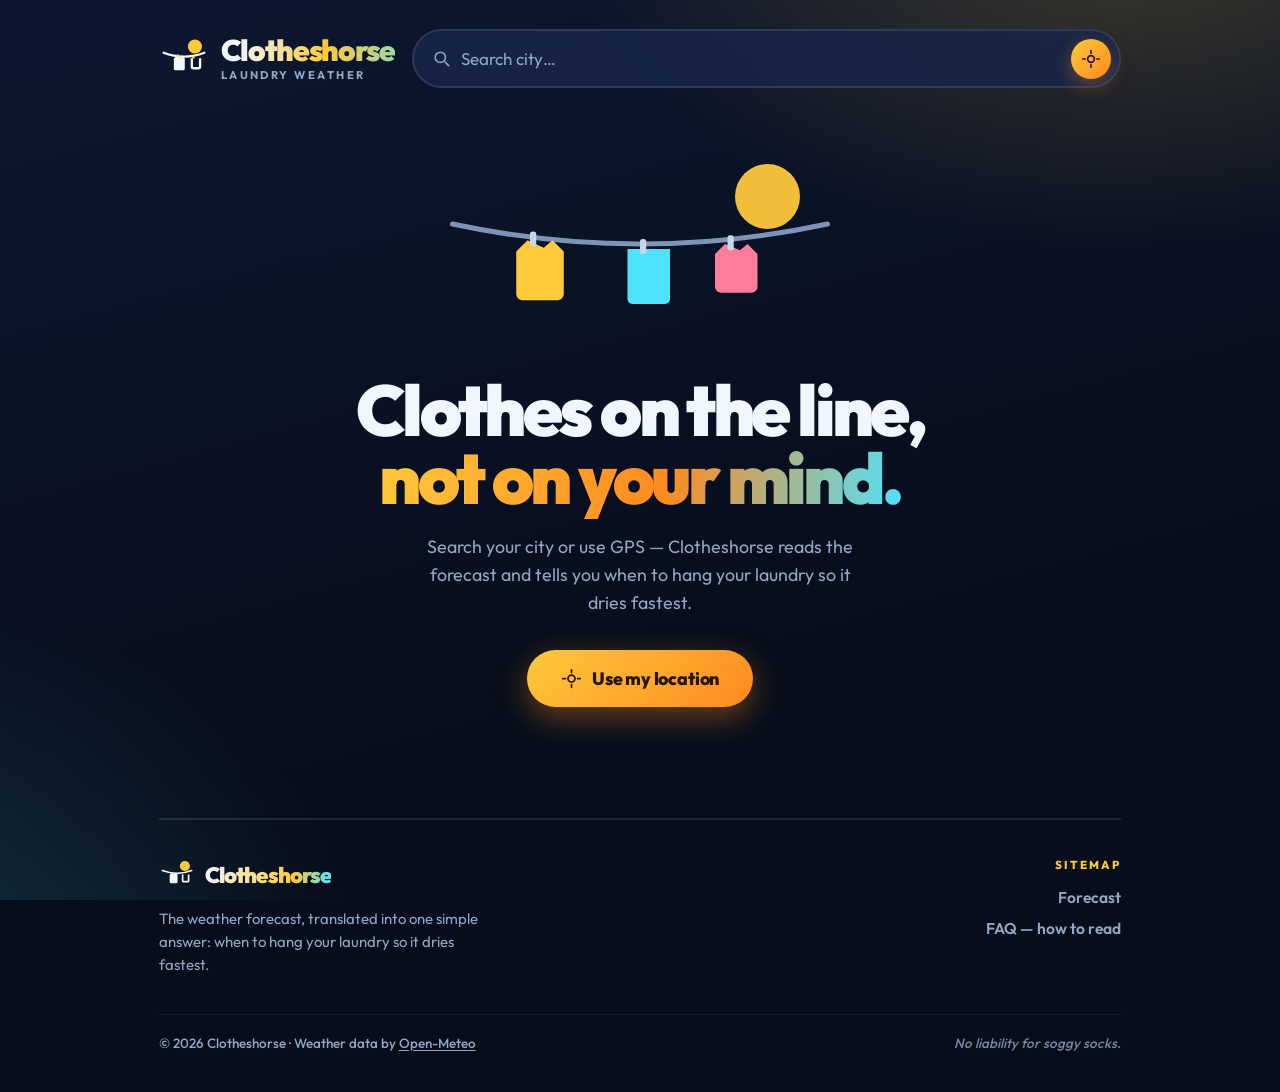
==== commit 2b98278a: "Drop the bottom icon strip and thicken the drifting field Removed the fixed row of windmills, spinne" ====
--- a/index.html
+++ b/index.html
@@ -21,84 +21,121 @@
     <svg viewBox="0 0 1200 800" preserveAspectRatio="xMidYMid slice">
       <!-- Clouds keep the silhouette of the app's own Meteocons cloud and
            breathe slowly; gusts are curling speed lines whose dash pattern
-           runs along the stroke, the way the Meteocons wind icon moves. -->
-      <g class="cloud" style="--y:60px;--s:5;--d:120s;--delay:-12s;--o:.17">
+           runs along the stroke, the way the Meteocons wind icon moves;
+           mist is stacked bars of haze sliding over one another. -->
+      <g class="cloud" style="--y:120px;--s:3.4;--d:130s;--delay:-18s;--o:.13">
         <g class="cloud-body" style="--breathe:11s">
           <path d="M46.5 31.5h-.32a10.49 10.49 0 00-19.11-8 7 7 0 00-10.57 6 7.21 7.21 0 00.1 1.14A7.5 7.5 0 0018 45.5a4.19 4.19 0 00.5 0v0h28a7 7 0 000-14z" />
         </g>
       </g>
-      <g class="cloud" style="--y:300px;--s:7;--d:165s;--delay:-70s;--o:.19">
-        <g class="cloud-body" style="--breathe:14s;--breathe-delay:-4s">
+      <g class="cloud" style="--y:560px;--s:2.6;--d:150s;--delay:-84s;--o:.11">
+        <g class="cloud-body" style="--breathe:14s;--breathe-delay:-5s">
           <path d="M46.5 31.5h-.32a10.49 10.49 0 00-19.11-8 7 7 0 00-10.57 6 7.21 7.21 0 00.1 1.14A7.5 7.5 0 0018 45.5a4.19 4.19 0 00.5 0v0h28a7 7 0 000-14z" />
         </g>
       </g>
-      <g class="cloud" style="--y:540px;--s:4;--d:135s;--delay:-45s;--o:.13">
-        <g class="cloud-body" style="--breathe:9s;--breathe-delay:-6s">
-          <path d="M46.5 31.5h-.32a10.49 10.49 0 00-19.11-8 7 7 0 00-10.57 6 7.21 7.21 0 00.1 1.14A7.5 7.5 0 0018 45.5a4.19 4.19 0 00.5 0v0h28a7 7 0 000-14z" />
-        </g>
-      </g>
-      <g class="cloud" style="--y:690px;--s:6;--d:150s;--delay:-100s;--o:.15">
-        <g class="cloud-body" style="--breathe:13s;--breathe-delay:-2s">
-          <path d="M46.5 31.5h-.32a10.49 10.49 0 00-19.11-8 7 7 0 00-10.57 6 7.21 7.21 0 00.1 1.14A7.5 7.5 0 0018 45.5a4.19 4.19 0 00.5 0v0h28a7 7 0 000-14z" />
-        </g>
-      </g>
-
-      <g class="mist" style="--y:170px;--s:1.5;--d:70s;--delay:-8s;--o:.3">
-        <g class="mist-body">
-          <path style="--haze:7s" d="M6 8H86" />
+
+      <g class="mist" style="--y:60px;--s:0.9;--d:58s;--delay:-4s;--o:.26">
+        <g class="mist-body">
+          <path style="--haze:7s;--haze-delay:0s" d="M6 8H86" />
           <path style="--haze:9s;--haze-delay:-2.5s" d="M20 26H104" />
           <path style="--haze:8s;--haze-delay:-5s" d="M10 44H72" />
         </g>
       </g>
-      <g class="mist" style="--y:480px;--s:2.2;--d:92s;--delay:-44s;--o:.24">
+      <g class="mist" style="--y:180px;--s:1.2;--d:72s;--delay:-30s;--o:.22">
         <g class="mist-body">
           <path style="--haze:8.5s;--haze-delay:-1s" d="M6 8H86" />
           <path style="--haze:6.5s;--haze-delay:-3.5s" d="M20 26H104" />
           <path style="--haze:9.5s;--haze-delay:-6s" d="M10 44H72" />
         </g>
       </g>
-      <g class="mist" style="--y:660px;--s:1.1;--d:60s;--delay:-26s;--o:.28">
-        <g class="mist-body">
-          <path style="--haze:7.5s" d="M6 8H86" />
+      <g class="mist" style="--y:290px;--s:0.7;--d:50s;--delay:-16s;--o:.28">
+        <g class="mist-body">
+          <path style="--haze:7.5s;--haze-delay:0s" d="M6 8H86" />
           <path style="--haze:9s;--haze-delay:-4s" d="M20 26H104" />
           <path style="--haze:6.8s;--haze-delay:-2s" d="M10 44H72" />
         </g>
       </g>
-
-      <g class="gust" style="--y:30px;--s:1.5;--d:44s;--delay:-6s;--o:.42">
-        <path style="--flow:3.4s" d="M138 18a13 13 0 1 1 9 22C112 42 58 46 10 34" />
-        <path class="steel" style="--flow:4.2s;--flow-delay:-1.6s" d="M8 62C52 54 104 52 146 58" />
-        <path style="--flow:3.8s;--flow-delay:-2.4s" d="M96 92a8 8 0 1 0 6-14C82 76 62 80 46 86" />
-      </g>
-      <g class="gust" style="--y:225px;--s:1;--d:34s;--delay:-20s;--o:.34">
-        <path class="steel" style="--flow:3s" d="M138 18a13 13 0 1 1 9 22C112 42 58 46 10 34" />
-        <path style="--flow:3.9s;--flow-delay:-1.1s" d="M8 62C52 54 104 52 146 58" />
-        <path class="steel" style="--flow:3.3s;--flow-delay:-2s" d="M96 92a8 8 0 1 0 6-14C82 76 62 80 46 86" />
-      </g>
-      <g class="gust" style="--y:420px;--s:1.9;--d:52s;--delay:-33s;--o:.38">
-        <path style="--flow:4.6s" d="M138 18a13 13 0 1 1 9 22C112 42 58 46 10 34" />
-        <path class="steel" style="--flow:3.6s;--flow-delay:-2.2s" d="M8 62C52 54 104 52 146 58" />
-        <path style="--flow:4.1s;--flow-delay:-0.8s" d="M96 92a8 8 0 1 0 6-14C82 76 62 80 46 86" />
-      </g>
-      <g class="gust" style="--y:610px;--s:1.2;--d:38s;--delay:-14s;--o:.36">
-        <path class="steel" style="--flow:3.2s" d="M138 18a13 13 0 1 1 9 22C112 42 58 46 10 34" />
-        <path style="--flow:4.4s;--flow-delay:-1.9s" d="M8 62C52 54 104 52 146 58" />
-        <path class="steel" style="--flow:3.7s;--flow-delay:-3s" d="M96 92a8 8 0 1 0 6-14C82 76 62 80 46 86" />
-      </g>
-      <g class="gust" style="--y:750px;--s:1.6;--d:48s;--delay:-40s;--o:.3">
-        <path style="--flow:4s" d="M138 18a13 13 0 1 1 9 22C112 42 58 46 10 34" />
-        <path class="steel" style="--flow:3.1s;--flow-delay:-1.4s" d="M8 62C52 54 104 52 146 58" />
+      <g class="mist" style="--y:400px;--s:1.1;--d:66s;--delay:-48s;--o:.24">
+        <g class="mist-body">
+          <path style="--haze:6.8s;--haze-delay:-2s" d="M6 8H86" />
+          <path style="--haze:8.2s;--haze-delay:-5s" d="M20 26H104" />
+          <path style="--haze:7.4s;--haze-delay:-1s" d="M10 44H72" />
+        </g>
+      </g>
+      <g class="mist" style="--y:510px;--s:0.8;--d:54s;--delay:-9s;--o:.27">
+        <g class="mist-body">
+          <path style="--haze:9.2s;--haze-delay:-3s" d="M6 8H86" />
+          <path style="--haze:7.1s;--haze-delay:-1.5s" d="M20 26H104" />
+          <path style="--haze:8.6s;--haze-delay:-6.5s" d="M10 44H72" />
+        </g>
+      </g>
+      <g class="mist" style="--y:650px;--s:1.3;--d:78s;--delay:-60s;--o:.21">
+        <g class="mist-body">
+          <path style="--haze:7.8s;--haze-delay:-4.5s" d="M6 8H86" />
+          <path style="--haze:9.4s;--haze-delay:-2s" d="M20 26H104" />
+          <path style="--haze:6.6s;--haze-delay:-7s" d="M10 44H72" />
+        </g>
+      </g>
+      <g class="mist" style="--y:760px;--s:0.75;--d:48s;--delay:-22s;--o:.25">
+        <g class="mist-body">
+          <path style="--haze:8.8s;--haze-delay:-1.2s" d="M6 8H86" />
+          <path style="--haze:6.9s;--haze-delay:-4.8s" d="M20 26H104" />
+          <path style="--haze:9.1s;--haze-delay:-3.3s" d="M10 44H72" />
+        </g>
+      </g>
+      <g class="gust" style="--y:20px;--s:0.9;--d:40s;--delay:-5s;--o:.3">
+        <path style="--flow:3.20s" d="M138 18a13 13 0 1 1 9 22C112 42 58 46 10 34" />
+        <path class="steel" style="--flow:4.10s;--flow-delay:-1.0s" d="M8 62C52 54 104 52 146 58" />
+        <path style="--flow:3.60s;--flow-delay:-0.0s" d="M96 92a8 8 0 1 0 6-14C82 76 62 80 46 86" />
+      </g>
+      <g class="gust" style="--y:100px;--s:0.6;--d:30s;--delay:-19s;--o:.24">
+        <path class="steel" style="--flow:3.60s" d="M138 18a13 13 0 1 1 9 22C112 42 58 46 10 34" />
+        <path style="--flow:3.75s;--flow-delay:-1.6s" d="M8 62C52 54 104 52 146 58" />
+        <path class="steel" style="--flow:3.85s;--flow-delay:-0.7s" d="M96 92a8 8 0 1 0 6-14C82 76 62 80 46 86" />
+      </g>
+      <g class="gust" style="--y:165px;--s:1.05;--d:46s;--delay:-33s;--o:.28">
+        <path style="--flow:4.00s" d="M138 18a13 13 0 1 1 9 22C112 42 58 46 10 34" />
+        <path class="steel" style="--flow:3.40s;--flow-delay:-2.2s" d="M8 62C52 54 104 52 146 58" />
+      </g>
+      <g class="gust" style="--y:235px;--s:0.72;--d:34s;--delay:-11s;--o:.26">
+        <path class="steel" style="--flow:4.40s" d="M138 18a13 13 0 1 1 9 22C112 42 58 46 10 34" />
+        <path style="--flow:4.10s;--flow-delay:-1.0s" d="M8 62C52 54 104 52 146 58" />
+        <path class="steel" style="--flow:4.35s;--flow-delay:-2.1s" d="M96 92a8 8 0 1 0 6-14C82 76 62 80 46 86" />
+      </g>
+      <g class="gust" style="--y:330px;--s:0.95;--d:42s;--delay:-27s;--o:.3">
+        <path style="--flow:3.20s" d="M138 18a13 13 0 1 1 9 22C112 42 58 46 10 34" />
+        <path class="steel" style="--flow:3.75s;--flow-delay:-1.6s" d="M8 62C52 54 104 52 146 58" />
+        <path style="--flow:4.60s;--flow-delay:-0.0s" d="M96 92a8 8 0 1 0 6-14C82 76 62 80 46 86" />
+      </g>
+      <g class="gust" style="--y:395px;--s:0.55;--d:28s;--delay:-2s;--o:.22">
+        <path class="steel" style="--flow:3.60s" d="M138 18a13 13 0 1 1 9 22C112 42 58 46 10 34" />
+        <path style="--flow:3.40s;--flow-delay:-2.2s" d="M8 62C52 54 104 52 146 58" />
+      </g>
+      <g class="gust" style="--y:470px;--s:1.1;--d:50s;--delay:-40s;--o:.27">
+        <path style="--flow:4.00s" d="M138 18a13 13 0 1 1 9 22C112 42 58 46 10 34" />
+        <path class="steel" style="--flow:4.10s;--flow-delay:-1.0s" d="M8 62C52 54 104 52 146 58" />
+        <path style="--flow:3.85s;--flow-delay:-1.4s" d="M96 92a8 8 0 1 0 6-14C82 76 62 80 46 86" />
+      </g>
+      <g class="gust" style="--y:545px;--s:0.68;--d:32s;--delay:-14s;--o:.25">
+        <path class="steel" style="--flow:4.40s" d="M138 18a13 13 0 1 1 9 22C112 42 58 46 10 34" />
+        <path style="--flow:3.75s;--flow-delay:-1.6s" d="M8 62C52 54 104 52 146 58" />
+        <path class="steel" style="--flow:4.10s;--flow-delay:-2.1s" d="M96 92a8 8 0 1 0 6-14C82 76 62 80 46 86" />
+      </g>
+      <g class="gust" style="--y:615px;--s:0.88;--d:38s;--delay:-7s;--o:.29">
+        <path style="--flow:3.20s" d="M138 18a13 13 0 1 1 9 22C112 42 58 46 10 34" />
+        <path class="steel" style="--flow:3.40s;--flow-delay:-2.2s" d="M8 62C52 54 104 52 146 58" />
+      </g>
+      <g class="gust" style="--y:700px;--s:0.6;--d:30s;--delay:-24s;--o:.23">
+        <path class="steel" style="--flow:3.60s" d="M138 18a13 13 0 1 1 9 22C112 42 58 46 10 34" />
+        <path style="--flow:4.10s;--flow-delay:-1.0s" d="M8 62C52 54 104 52 146 58" />
+        <path class="steel" style="--flow:4.60s;--flow-delay:-0.7s" d="M96 92a8 8 0 1 0 6-14C82 76 62 80 46 86" />
+      </g>
+      <g class="gust" style="--y:780px;--s:1;--d:44s;--delay:-36s;--o:.26">
+        <path style="--flow:4.00s" d="M138 18a13 13 0 1 1 9 22C112 42 58 46 10 34" />
+        <path class="steel" style="--flow:3.75s;--flow-delay:-1.6s" d="M8 62C52 54 104 52 146 58" />
+        <path style="--flow:3.60s;--flow-delay:-1.4s" d="M96 92a8 8 0 1 0 6-14C82 76 62 80 46 86" />
       </g>
     </svg>
-  </div>
-
-  <div class="wind-ground" aria-hidden="true">
-    <img class="ground-icon" src="icons/weather/windmill.svg" alt="" style="--x:3%;--w:104px;--o:.3" />
-    <img class="ground-icon" src="icons/weather/wind-spinner.svg" alt="" style="--x:21%;--w:62px;--o:.28" />
-    <img class="ground-icon" src="icons/weather/windsock-moderate.svg" alt="" style="--x:39%;--w:70px;--o:.3" />
-    <img class="ground-icon" src="icons/weather/windmill.svg" alt="" style="--x:60%;--w:80px;--o:.26" />
-    <img class="ground-icon" src="icons/weather/wind-spinner.svg" alt="" style="--x:78%;--w:56px;--o:.28" />
-    <img class="ground-icon" src="icons/weather/windsock-moderate.svg" alt="" style="--x:91%;--w:64px;--o:.28" />
   </div>
 
   <div class="app" id="app">
--- a/styles.css
+++ b/styles.css
@@ -94,13 +94,13 @@
    stroke, so each one whips forward as the whole gust crosses the page */
 .gust path {
   fill: none;
-  stroke: #e8f6ff;
-  stroke-width: 6;
+  stroke: #ffffff;
+  stroke-width: 5;
   stroke-linecap: round;
   stroke-dasharray: 96 40;
   animation: flow var(--flow, 3.5s) linear var(--flow-delay, 0s) infinite;
 }
-.gust path.steel { stroke: #bcdcef; }
+.gust path.steel { stroke: #e4f4ff; }
 
 @keyframes flow {
   from { stroke-dashoffset: 136; }
@@ -120,8 +120,8 @@
 /* mist: stacked bars of haze that slide over one another as they drift */
 .mist path {
   fill: none;
-  stroke: #f2f9ff;
-  stroke-width: 8;
+  stroke: #ffffff;
+  stroke-width: 7;
   stroke-linecap: round;
   animation: haze var(--haze, 8s) ease-in-out var(--haze-delay, 0s) infinite;
 }
@@ -131,7 +131,7 @@
 }
 
 /* clouds: slower, heavier, and they breathe instead of whipping */
-.cloud path { fill: #f6faff; }
+.cloud path { fill: #ffffff; }
 .cloud-body {
   transform-origin: 32px 34px;
   animation: breathe var(--breathe, 11s) ease-in-out var(--breathe-delay, 0s) infinite;
@@ -149,37 +149,12 @@
   100% { transform: translate(1560px, var(--y)) scale(calc(var(--s, 1) * var(--sf, 1))); opacity: 0; }
 }
 
-/* ============ Wind ground ============
-   A fixed strip of wind hardware along the bottom edge — turbines,
-   spinners and a windsock, each carrying Meteocons' own animation — so
-   there is always something turning even when the page is still. */
-.wind-ground {
-  position: fixed;
-  left: 0; right: 0; bottom: 0;
-  height: 130px;
-  /* above the content, or the opaque cards would swallow it — kept faint
-     and faded at the top so it never fights with a line of text */
-  z-index: 2;
-  overflow: hidden;
-  pointer-events: none;
-  contain: strict;
-  -webkit-mask-image: linear-gradient(to top, #000 45%, transparent 92%);
-  mask-image: linear-gradient(to top, #000 45%, transparent 92%);
-}
-.ground-icon {
-  position: absolute;
-  bottom: -14px;
-  left: var(--x, 50%);
-  width: var(--w, 70px);
-  opacity: var(--o, 0.28);
-}
-
 .app {
   position: relative;
   z-index: 1;
   max-width: 900px;
   margin: 0 auto;
-  padding: max(env(safe-area-inset-top), 1rem) 1.1rem calc(env(safe-area-inset-bottom) + 7rem);
+  padding: max(env(safe-area-inset-top), 1rem) 1.1rem calc(env(safe-area-inset-bottom) + 2rem);
 }
 
 /* ============ Topbar ============ */
@@ -952,8 +927,6 @@
 
 @media (max-width: 680px) {
   .wind-field { --sf: 0.38; }
-  .wind-ground { height: 86px; }
-  .ground-icon { width: calc(var(--w, 70px) * 0.6); }
   .topbar { gap: 0.8rem; padding-bottom: 1.2rem; }
   .brand-text { display: none; }
   .hero { flex-direction: column; text-align: center; padding: 1.6rem 1.2rem; }
@@ -987,5 +960,5 @@
 
 @media (prefers-reduced-motion: reduce) {
   *, *::before, *::after { animation: none !important; transition: none !important; }
-  .wind-field, .wind-ground { display: none; }
-}
+  .wind-field { display: none; }
+}
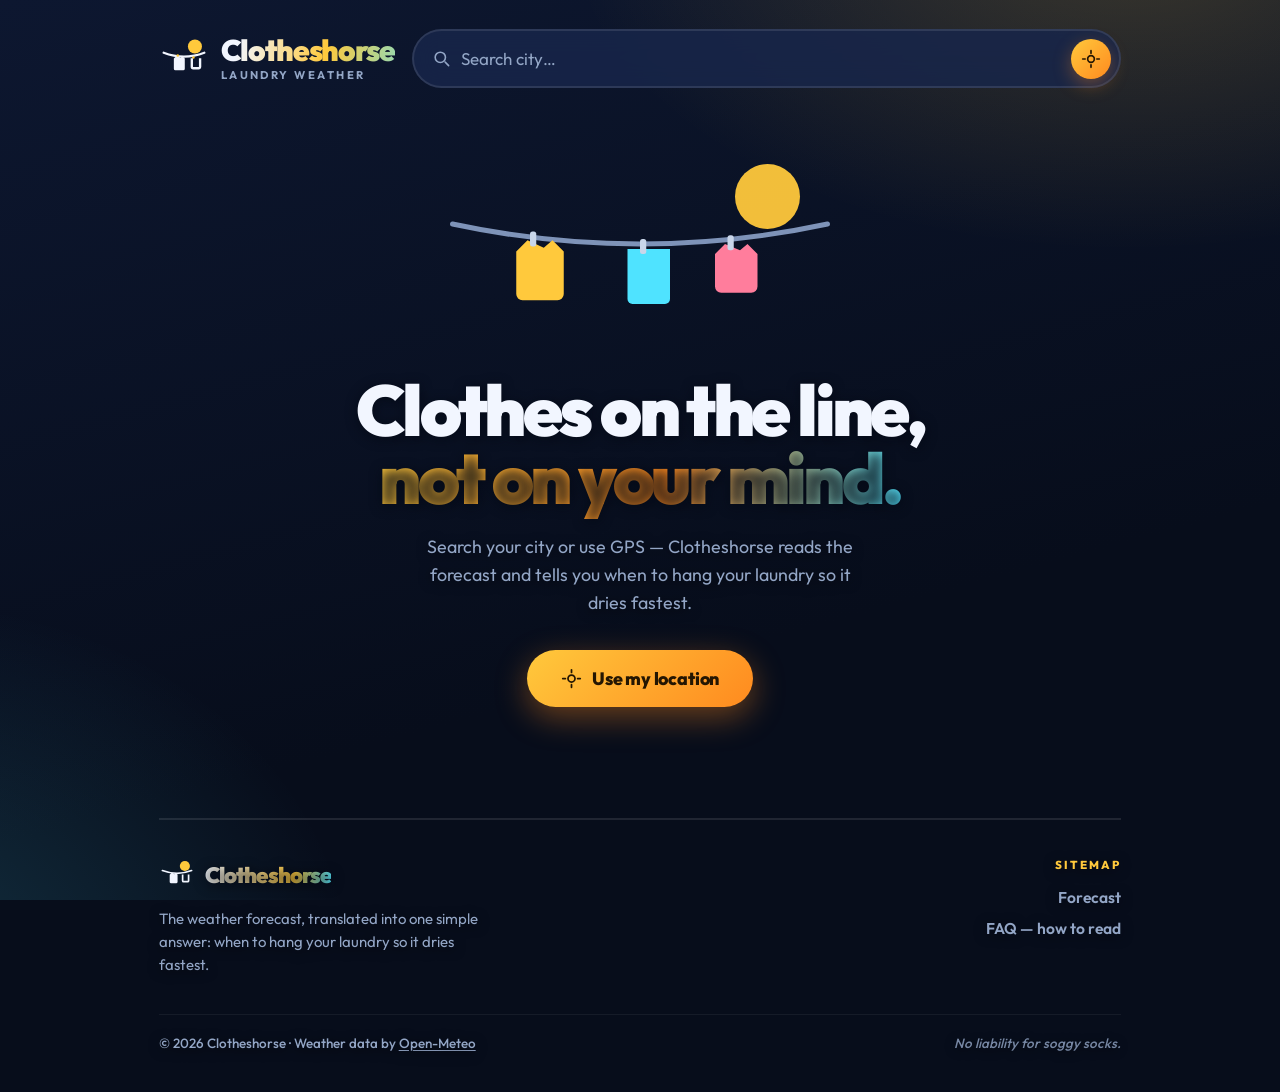
==== commit 14727b22: "Draw the wind field crisp instead of veiled The shapes read as fuzzy because the whole layer carried" ====
--- a/index.html
+++ b/index.html
@@ -23,114 +23,114 @@
            breathe slowly; gusts are curling speed lines whose dash pattern
            runs along the stroke, the way the Meteocons wind icon moves;
            mist is stacked bars of haze sliding over one another. -->
-      <g class="cloud" style="--y:120px;--s:3.4;--d:130s;--delay:-18s;--o:.13">
+      <g class="cloud" style="--y:120px;--s:3.4;--d:130s;--delay:-18s;--o:0.34">
         <g class="cloud-body" style="--breathe:11s">
           <path d="M46.5 31.5h-.32a10.49 10.49 0 00-19.11-8 7 7 0 00-10.57 6 7.21 7.21 0 00.1 1.14A7.5 7.5 0 0018 45.5a4.19 4.19 0 00.5 0v0h28a7 7 0 000-14z" />
         </g>
       </g>
-      <g class="cloud" style="--y:560px;--s:2.6;--d:150s;--delay:-84s;--o:.11">
+      <g class="cloud" style="--y:560px;--s:2.6;--d:150s;--delay:-84s;--o:0.28">
         <g class="cloud-body" style="--breathe:14s;--breathe-delay:-5s">
           <path d="M46.5 31.5h-.32a10.49 10.49 0 00-19.11-8 7 7 0 00-10.57 6 7.21 7.21 0 00.1 1.14A7.5 7.5 0 0018 45.5a4.19 4.19 0 00.5 0v0h28a7 7 0 000-14z" />
         </g>
       </g>
 
-      <g class="mist" style="--y:60px;--s:0.9;--d:58s;--delay:-4s;--o:.26">
+      <g class="mist" style="--y:60px;--s:0.9;--d:58s;--delay:-4s;--o:0.69">
         <g class="mist-body">
           <path style="--haze:7s;--haze-delay:0s" d="M6 8H86" />
           <path style="--haze:9s;--haze-delay:-2.5s" d="M20 26H104" />
           <path style="--haze:8s;--haze-delay:-5s" d="M10 44H72" />
         </g>
       </g>
-      <g class="mist" style="--y:180px;--s:1.2;--d:72s;--delay:-30s;--o:.22">
+      <g class="mist" style="--y:180px;--s:1.2;--d:72s;--delay:-30s;--o:0.59">
         <g class="mist-body">
           <path style="--haze:8.5s;--haze-delay:-1s" d="M6 8H86" />
           <path style="--haze:6.5s;--haze-delay:-3.5s" d="M20 26H104" />
           <path style="--haze:9.5s;--haze-delay:-6s" d="M10 44H72" />
         </g>
       </g>
-      <g class="mist" style="--y:290px;--s:0.7;--d:50s;--delay:-16s;--o:.28">
+      <g class="mist" style="--y:290px;--s:0.7;--d:50s;--delay:-16s;--o:0.74">
         <g class="mist-body">
           <path style="--haze:7.5s;--haze-delay:0s" d="M6 8H86" />
           <path style="--haze:9s;--haze-delay:-4s" d="M20 26H104" />
           <path style="--haze:6.8s;--haze-delay:-2s" d="M10 44H72" />
         </g>
       </g>
-      <g class="mist" style="--y:400px;--s:1.1;--d:66s;--delay:-48s;--o:.24">
+      <g class="mist" style="--y:400px;--s:1.1;--d:66s;--delay:-48s;--o:0.64">
         <g class="mist-body">
           <path style="--haze:6.8s;--haze-delay:-2s" d="M6 8H86" />
           <path style="--haze:8.2s;--haze-delay:-5s" d="M20 26H104" />
           <path style="--haze:7.4s;--haze-delay:-1s" d="M10 44H72" />
         </g>
       </g>
-      <g class="mist" style="--y:510px;--s:0.8;--d:54s;--delay:-9s;--o:.27">
+      <g class="mist" style="--y:510px;--s:0.8;--d:54s;--delay:-9s;--o:0.71">
         <g class="mist-body">
           <path style="--haze:9.2s;--haze-delay:-3s" d="M6 8H86" />
           <path style="--haze:7.1s;--haze-delay:-1.5s" d="M20 26H104" />
           <path style="--haze:8.6s;--haze-delay:-6.5s" d="M10 44H72" />
         </g>
       </g>
-      <g class="mist" style="--y:650px;--s:1.3;--d:78s;--delay:-60s;--o:.21">
+      <g class="mist" style="--y:650px;--s:1.3;--d:78s;--delay:-60s;--o:0.56">
         <g class="mist-body">
           <path style="--haze:7.8s;--haze-delay:-4.5s" d="M6 8H86" />
           <path style="--haze:9.4s;--haze-delay:-2s" d="M20 26H104" />
           <path style="--haze:6.6s;--haze-delay:-7s" d="M10 44H72" />
         </g>
       </g>
-      <g class="mist" style="--y:760px;--s:0.75;--d:48s;--delay:-22s;--o:.25">
+      <g class="mist" style="--y:760px;--s:0.75;--d:48s;--delay:-22s;--o:0.66">
         <g class="mist-body">
           <path style="--haze:8.8s;--haze-delay:-1.2s" d="M6 8H86" />
           <path style="--haze:6.9s;--haze-delay:-4.8s" d="M20 26H104" />
           <path style="--haze:9.1s;--haze-delay:-3.3s" d="M10 44H72" />
         </g>
       </g>
-      <g class="gust" style="--y:20px;--s:0.9;--d:40s;--delay:-5s;--o:.3">
+      <g class="gust" style="--y:20px;--s:0.9;--d:40s;--delay:-5s;--o:0.82">
         <path style="--flow:3.20s" d="M138 18a13 13 0 1 1 9 22C112 42 58 46 10 34" />
         <path class="steel" style="--flow:4.10s;--flow-delay:-1.0s" d="M8 62C52 54 104 52 146 58" />
         <path style="--flow:3.60s;--flow-delay:-0.0s" d="M96 92a8 8 0 1 0 6-14C82 76 62 80 46 86" />
       </g>
-      <g class="gust" style="--y:100px;--s:0.6;--d:30s;--delay:-19s;--o:.24">
+      <g class="gust" style="--y:100px;--s:0.6;--d:30s;--delay:-19s;--o:0.67">
         <path class="steel" style="--flow:3.60s" d="M138 18a13 13 0 1 1 9 22C112 42 58 46 10 34" />
         <path style="--flow:3.75s;--flow-delay:-1.6s" d="M8 62C52 54 104 52 146 58" />
         <path class="steel" style="--flow:3.85s;--flow-delay:-0.7s" d="M96 92a8 8 0 1 0 6-14C82 76 62 80 46 86" />
       </g>
-      <g class="gust" style="--y:165px;--s:1.05;--d:46s;--delay:-33s;--o:.28">
+      <g class="gust" style="--y:165px;--s:1.05;--d:46s;--delay:-33s;--o:0.78">
         <path style="--flow:4.00s" d="M138 18a13 13 0 1 1 9 22C112 42 58 46 10 34" />
         <path class="steel" style="--flow:3.40s;--flow-delay:-2.2s" d="M8 62C52 54 104 52 146 58" />
       </g>
-      <g class="gust" style="--y:235px;--s:0.72;--d:34s;--delay:-11s;--o:.26">
+      <g class="gust" style="--y:235px;--s:0.72;--d:34s;--delay:-11s;--o:0.72">
         <path class="steel" style="--flow:4.40s" d="M138 18a13 13 0 1 1 9 22C112 42 58 46 10 34" />
         <path style="--flow:4.10s;--flow-delay:-1.0s" d="M8 62C52 54 104 52 146 58" />
         <path class="steel" style="--flow:4.35s;--flow-delay:-2.1s" d="M96 92a8 8 0 1 0 6-14C82 76 62 80 46 86" />
       </g>
-      <g class="gust" style="--y:330px;--s:0.95;--d:42s;--delay:-27s;--o:.3">
+      <g class="gust" style="--y:330px;--s:0.95;--d:42s;--delay:-27s;--o:0.82">
         <path style="--flow:3.20s" d="M138 18a13 13 0 1 1 9 22C112 42 58 46 10 34" />
         <path class="steel" style="--flow:3.75s;--flow-delay:-1.6s" d="M8 62C52 54 104 52 146 58" />
         <path style="--flow:4.60s;--flow-delay:-0.0s" d="M96 92a8 8 0 1 0 6-14C82 76 62 80 46 86" />
       </g>
-      <g class="gust" style="--y:395px;--s:0.55;--d:28s;--delay:-2s;--o:.22">
+      <g class="gust" style="--y:395px;--s:0.55;--d:28s;--delay:-2s;--o:0.61">
         <path class="steel" style="--flow:3.60s" d="M138 18a13 13 0 1 1 9 22C112 42 58 46 10 34" />
         <path style="--flow:3.40s;--flow-delay:-2.2s" d="M8 62C52 54 104 52 146 58" />
       </g>
-      <g class="gust" style="--y:470px;--s:1.1;--d:50s;--delay:-40s;--o:.27">
+      <g class="gust" style="--y:470px;--s:1.1;--d:50s;--delay:-40s;--o:0.75">
         <path style="--flow:4.00s" d="M138 18a13 13 0 1 1 9 22C112 42 58 46 10 34" />
         <path class="steel" style="--flow:4.10s;--flow-delay:-1.0s" d="M8 62C52 54 104 52 146 58" />
         <path style="--flow:3.85s;--flow-delay:-1.4s" d="M96 92a8 8 0 1 0 6-14C82 76 62 80 46 86" />
       </g>
-      <g class="gust" style="--y:545px;--s:0.68;--d:32s;--delay:-14s;--o:.25">
+      <g class="gust" style="--y:545px;--s:0.68;--d:32s;--delay:-14s;--o:0.7">
         <path class="steel" style="--flow:4.40s" d="M138 18a13 13 0 1 1 9 22C112 42 58 46 10 34" />
         <path style="--flow:3.75s;--flow-delay:-1.6s" d="M8 62C52 54 104 52 146 58" />
         <path class="steel" style="--flow:4.10s;--flow-delay:-2.1s" d="M96 92a8 8 0 1 0 6-14C82 76 62 80 46 86" />
       </g>
-      <g class="gust" style="--y:615px;--s:0.88;--d:38s;--delay:-7s;--o:.29">
+      <g class="gust" style="--y:615px;--s:0.88;--d:38s;--delay:-7s;--o:0.81">
         <path style="--flow:3.20s" d="M138 18a13 13 0 1 1 9 22C112 42 58 46 10 34" />
         <path class="steel" style="--flow:3.40s;--flow-delay:-2.2s" d="M8 62C52 54 104 52 146 58" />
       </g>
-      <g class="gust" style="--y:700px;--s:0.6;--d:30s;--delay:-24s;--o:.23">
+      <g class="gust" style="--y:700px;--s:0.6;--d:30s;--delay:-24s;--o:0.64">
         <path class="steel" style="--flow:3.60s" d="M138 18a13 13 0 1 1 9 22C112 42 58 46 10 34" />
         <path style="--flow:4.10s;--flow-delay:-1.0s" d="M8 62C52 54 104 52 146 58" />
         <path class="steel" style="--flow:4.60s;--flow-delay:-0.7s" d="M96 92a8 8 0 1 0 6-14C82 76 62 80 46 86" />
       </g>
-      <g class="gust" style="--y:780px;--s:1;--d:44s;--delay:-36s;--o:.26">
+      <g class="gust" style="--y:780px;--s:1;--d:44s;--delay:-36s;--o:0.72">
         <path style="--flow:4.00s" d="M138 18a13 13 0 1 1 9 22C112 42 58 46 10 34" />
         <path class="steel" style="--flow:3.75s;--flow-delay:-1.6s" d="M8 62C52 54 104 52 146 58" />
         <path style="--flow:3.60s;--flow-delay:-1.4s" d="M96 92a8 8 0 1 0 6-14C82 76 62 80 46 86" />
@@ -229,7 +229,6 @@
               <li>
                 <span data-i18n="wind">Wind</span>
                 <strong id="now-wind">—</strong>
-                <span class="wind-meter" id="wind-meter" aria-hidden="true"><i></i><i></i><i></i></span>
               </li>
             </ul>
           </div>
--- a/styles.css
+++ b/styles.css
@@ -62,7 +62,8 @@
 
 /* ============ Wind field ============
    Curling gusts and breathing clouds drifting behind the content:
-   atmosphere only, never over a word. Disabled for reduced motion.
+   atmosphere only, never over a word. Drawn crisp: no blur, so the
+   shapes stay readable as shapes. Disabled for reduced motion.
    --sf shrinks the shapes on narrow screens, where the viewBox is
    cropped hard by `slice` and everything would otherwise be huge. */
 .wind-field {
@@ -75,7 +76,6 @@
   transform: translateZ(0);
   backface-visibility: hidden;
   contain: strict;
-  filter: blur(0.9px);
 }
 .wind-field svg { display: block; width: 100%; height: 100%; }
 
@@ -100,7 +100,7 @@
   stroke-dasharray: 96 40;
   animation: flow var(--flow, 3.5s) linear var(--flow-delay, 0s) infinite;
 }
-.gust path.steel { stroke: #e4f4ff; }
+.gust path.steel { stroke: #ffffff; }
 
 @keyframes flow {
   from { stroke-dashoffset: 136; }
@@ -147,6 +147,20 @@
   50%  { transform: translate(500px, calc(var(--y) - 26px)) scale(calc(var(--s, 1) * var(--sf, 1))); }
   85%  { opacity: var(--o, 0.15); }
   100% { transform: translate(1560px, var(--y)) scale(calc(var(--s, 1) * var(--sf, 1))); opacity: 0; }
+}
+
+/* Text that sits straight on the page background, with the wind field
+   crossing behind it, needs its own separation from the white shapes. */
+.welcome h1,
+.welcome p,
+.section-title,
+.legend,
+.site-footer,
+.faq-title,
+.faq-intro,
+.faq-section,
+.faq-outro {
+  text-shadow: 0 2px 12px rgba(4, 9, 20, 0.75);
 }
 
 .app {
@@ -431,32 +445,6 @@
   margin-top: 0.2rem;
 }
 
-/* Live anemometer: the streaks run at the speed of the actual wind */
-.wind-meter {
-  position: relative;
-  width: 58px;
-  height: 14px;
-  margin-top: 0.35rem;
-  overflow: hidden;
-}
-.wind-meter i {
-  position: absolute;
-  left: -60%;
-  height: 2px;
-  border-radius: 999px;
-  background: linear-gradient(90deg, transparent, var(--wind), transparent);
-  animation: gust-mini var(--gust-speed, 2.4s) linear infinite;
-}
-.wind-meter i:nth-child(1) { top: 2px;  width: 55%; }
-.wind-meter i:nth-child(2) { top: 6px;  width: 80%; animation-delay: calc(var(--gust-speed, 2.4s) * -0.45); }
-.wind-meter i:nth-child(3) { top: 10px; width: 40%; animation-delay: calc(var(--gust-speed, 2.4s) * -0.75); }
-
-@keyframes gust-mini {
-  0%   { transform: translateX(0); opacity: 0; }
-  20%  { opacity: 1; }
-  80%  { opacity: 1; }
-  100% { transform: translateX(160px); opacity: 0; }
-}
 
 .hero-right { text-align: center; flex-shrink: 0; }
 .gauge { position: relative; width: 152px; height: 152px; margin: 0 auto; }
